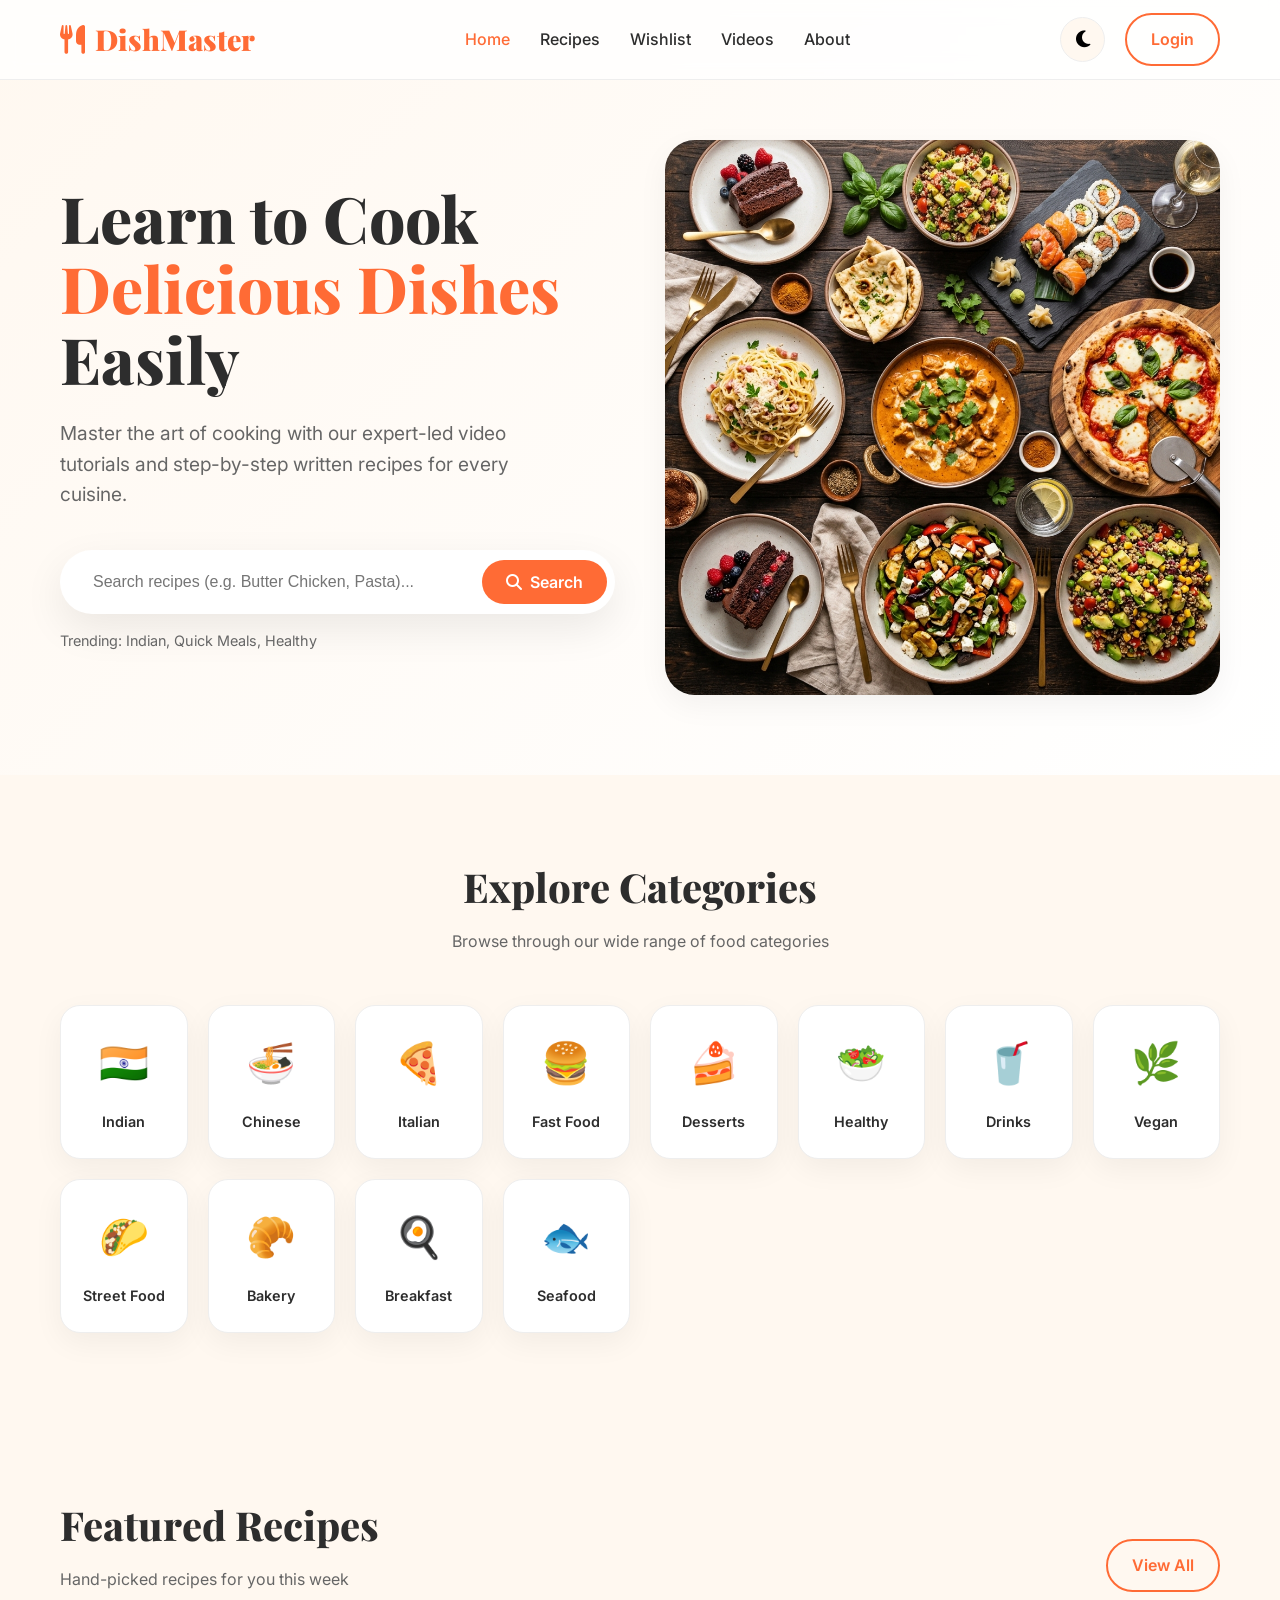
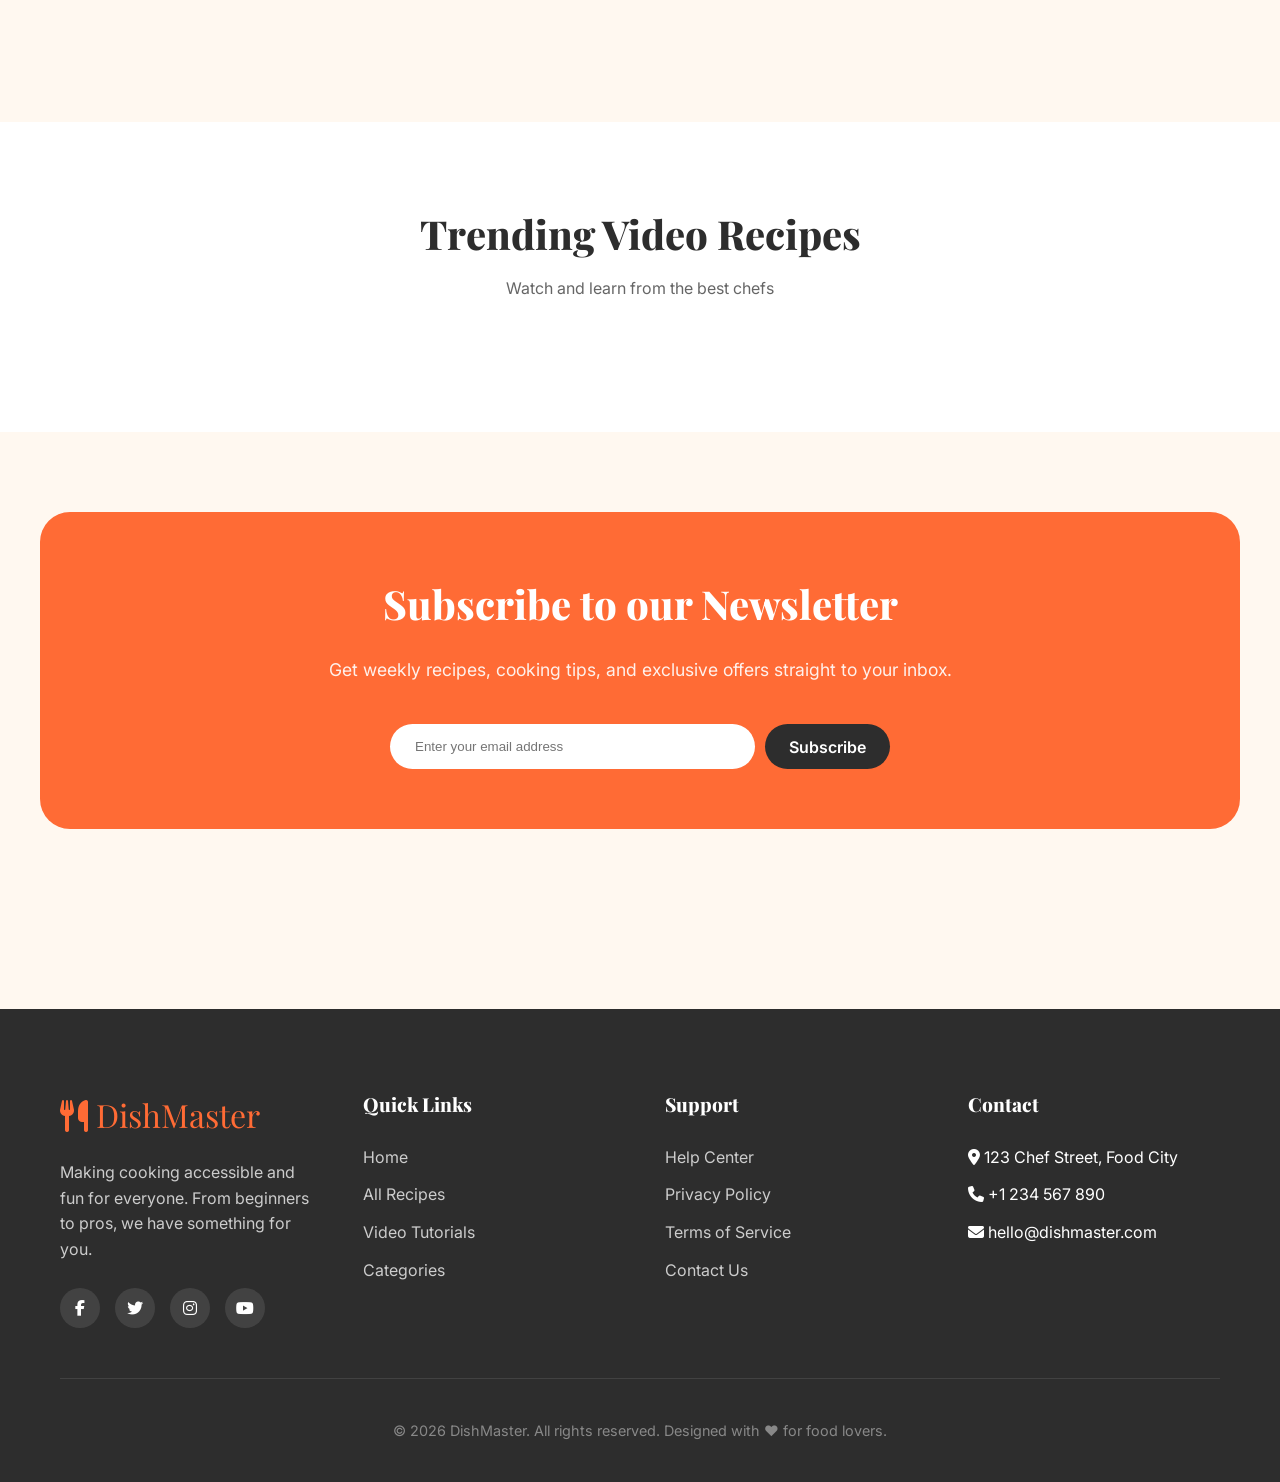
==== index.html @ 1f7936d7 "Update recipe database with comprehensive categories" ====
<!DOCTYPE html>
<html lang="en">
<head>
    <meta charset="UTF-8">
    <meta name="viewport" content="width=device-width, initial-scale=1.0">
    <title>DishMaster | Learn to Cook Delicious Dishes Easily</title>
    <meta name="description" content="Discover thousands of delicious recipes with easy-to-follow instructions and video tutorials. Start your cooking journey with DishMaster today!">
    
    <!-- CSS -->
    <link rel="stylesheet" href="css/style.css">
    
    <!-- Icons -->
    <link rel="stylesheet" href="https://cdnjs.cloudflare.com/ajax/libs/font-awesome/6.4.0/css/all.min.css">
</head>
<body>
    <!-- Navigation -->
    <nav>
        <div class="container">
            <a href="index.html" class="logo">
                <i class="fas fa-utensils"></i> DishMaster
            </a>
            <ul class="nav-links">
                <li><a href="index.html" class="active">Home</a></li>
                <li><a href="recipes.html">Recipes</a></li>
                <li><a href="wishlist.html">Wishlist</a></li>
                <li><a href="videos.html">Videos</a></li>
                <li><a href="about.html">About</a></li>
            </ul>
            <div class="nav-actions">
                <button class="theme-toggle" title="Toggle Dark/Light Mode">
                    <i class="fas fa-moon"></i>
                </button>
                <a href="login.html" class="btn btn-outline">Login</a>
                <a href="profile.html" class="user-profile-icon" style="display:none">
                    <i class="fas fa-user-circle fa-2x"></i>
                </a>
            </div>
        </div>
    </nav>

    <!-- Hero Section -->
    <header class="hero">
        <div class="container">
            <div class="hero-content">
                <div class="hero-text">
                    <h1>Learn to Cook <span>Delicious Dishes</span> Easily</h1>
                    <p>Master the art of cooking with our expert-led video tutorials and step-by-step written recipes for every cuisine.</p>
                    <div class="search-container">
                        <input type="text" id="homeSearch" placeholder="Search recipes (e.g. Butter Chicken, Pasta)...">
                        <button class="btn btn-primary" id="searchBtn">
                            <i class="fas fa-search"></i> Search
                        </button>
                    </div>
                    <div class="trending-keywords" style="margin-top: 15px; font-size: 0.9rem; color: var(--text-muted);">
                        Trending: <a href="#">Indian</a>, <a href="#">Quick Meals</a>, <a href="#">Healthy</a>
                    </div>
                </div>
                <div class="hero-image">
                    <!-- This image should be copied to assets/images/hero_food_spread.png -->
                    <img src="assets/images/hero_food_spread.png" alt="Delicious Food Spread" id="heroImg">
                </div>
            </div>
        </div>
    </header>

    <!-- Categories Section -->
    <section class="categories" style="padding: 80px 0;">
        <div class="container">
            <div class="section-title">
                <h2>Explore Categories</h2>
                <p>Browse through our wide range of food categories</p>
            </div>
            <div class="categories-grid">
                <a href="recipes.html?cat=Indian" class="category-card">
                    <div class="category-icon">🇮🇳</div>
                    <div class="category-name">Indian</div>
                </a>
                <a href="recipes.html?cat=Chinese" class="category-card">
                    <div class="category-icon">🍜</div>
                    <div class="category-name">Chinese</div>
                </a>
                <a href="recipes.html?cat=Italian" class="category-card">
                    <div class="category-icon">🍕</div>
                    <div class="category-name">Italian</div>
                </a>
                <a href="recipes.html?cat=Fast Food" class="category-card">
                    <div class="category-icon">🍔</div>
                    <div class="category-name">Fast Food</div>
                </a>
                <a href="recipes.html?cat=Desserts" class="category-card">
                    <div class="category-icon">🍰</div>
                    <div class="category-name">Desserts</div>
                </a>
                <a href="recipes.html?cat=Healthy Food" class="category-card">
                    <div class="category-icon">🥗</div>
                    <div class="category-name">Healthy</div>
                </a>
                <a href="recipes.html?cat=Drinks" class="category-card">
                    <div class="category-icon">🥤</div>
                    <div class="category-name">Drinks</div>
                </a>
                <a href="recipes.html?cat=Vegan" class="category-card">
                    <div class="category-icon">🌿</div>
                    <div class="category-name">Vegan</div>
                </a>
                <a href="recipes.html?cat=Street Food" class="category-card">
                    <div class="category-icon">🌮</div>
                    <div class="category-name">Street Food</div>
                </a>
                <a href="recipes.html?cat=Bakery" class="category-card">
                    <div class="category-icon">🥐</div>
                    <div class="category-name">Bakery</div>
                </a>
                <a href="recipes.html?cat=Breakfast" class="category-card">
                    <div class="category-icon">🍳</div>
                    <div class="category-name">Breakfast</div>
                </a>
                <a href="recipes.html?cat=Seafood" class="category-card">
                    <div class="category-icon">🐟</div>
                    <div class="category-name">Seafood</div>
                </a>
            </div>
        </div>
    </section>

    <!-- Featured Recipes -->
    <section class="featured" style="padding: 0 0 80px;">
        <div class="container">
            <div class="section-title" style="text-align: left; display: flex; justify-content: space-between; align-items: flex-end;">
                <div>
                    <h2>Featured Recipes</h2>
                    <p>Hand-picked recipes for you this week</p>
                </div>
                <a href="recipes.html" class="btn btn-outline">View All</a>
            </div>
            <div class="recipes-grid" id="featuredGrid">
                <!-- Recipes will be injected here via JS -->
            </div>
        </div>
    </section>

    <!-- Trending Videos -->
    <section class="trending-videos" style="padding: 80px 0; background-color: var(--bg-white);">
        <div class="container">
            <div class="section-title">
                <h2>Trending Video Recipes</h2>
                <p>Watch and learn from the best chefs</p>
            </div>
            <div class="video-grid" id="trendingVideoGrid">
                <!-- Videos will be injected here via JS -->
            </div>
        </div>
    </section>

    <!-- Newsletter -->
    <section class="newsletter" style="padding: 80px 0;">
        <div class="container" style="background-color: var(--primary); border-radius: 30px; padding: 60px; text-align: center; color: white;">
            <h2 style="font-size: 2.5rem; margin-bottom: 20px;">Subscribe to our Newsletter</h2>
            <p style="font-size: 1.1rem; margin-bottom: 40px; opacity: 0.9;">Get weekly recipes, cooking tips, and exclusive offers straight to your inbox.</p>
            <form class="newsletter-form" style="max-width: 500px; margin: 0 auto; display: flex; gap: 10px;">
                <input type="email" placeholder="Enter your email address" required style="flex: 1; padding: 15px 25px; border-radius: 50px; border: none; outline: none;">
                <button type="submit" class="btn" style="background-color: var(--text-dark); color: white;">Subscribe</button>
            </form>
        </div>
    </section>

    <!-- Footer -->
    <footer>
        <div class="container">
            <div class="footer-content">
                <div class="footer-info">
                    <div class="footer-logo"><i class="fas fa-utensils"></i> DishMaster</div>
                    <p style="color: #ccc; margin-bottom: 25px;">Making cooking accessible and fun for everyone. From beginners to pros, we have something for you.</p>
                    <div class="social-links">
                        <a href="#" class="social-icon"><i class="fab fa-facebook-f"></i></a>
                        <a href="#" class="social-icon"><i class="fab fa-twitter"></i></a>
                        <a href="#" class="social-icon"><i class="fab fa-instagram"></i></a>
                        <a href="#" class="social-icon"><i class="fab fa-youtube"></i></a>
                    </div>
                </div>
                <div class="footer-links">
                    <h4>Quick Links</h4>
                    <ul>
                        <li><a href="index.html">Home</a></li>
                        <li><a href="recipes.html">All Recipes</a></li>
                        <li><a href="videos.html">Video Tutorials</a></li>
                        <li><a href="categories.html">Categories</a></li>
                    </ul>
                </div>
                <div class="footer-links">
                    <h4>Support</h4>
                    <ul>
                        <li><a href="#">Help Center</a></li>
                        <li><a href="#">Privacy Policy</a></li>
                        <li><a href="#">Terms of Service</a></li>
                        <li><a href="#">Contact Us</a></li>
                    </ul>
                </div>
                <div class="footer-links">
                    <h4>Contact</h4>
                    <ul>
                        <li><i class="fas fa-map-marker-alt"></i> 123 Chef Street, Food City</li>
                        <li><i class="fas fa-phone"></i> +1 234 567 890</li>
                        <li><i class="fas fa-envelope"></i> hello@dishmaster.com</li>
                    </ul>
                </div>
            </div>
            <div class="footer-bottom">
                &copy; 2026 DishMaster. All rights reserved. Designed with ❤️ for food lovers.
            </div>
        </div>
    </footer>

    <!-- Scripts -->
    <script src="js/data.js"></script>
    <script src="js/app.js"></script>
    <script src="js/main.js"></script>
</body>
</html>
---- css/style.css ----
/* 
    DishMaster - Core Design System 
    Modern, warm, food-themed aesthetics
*/

@import url('https://fonts.googleapis.com/css2?family=Inter:wght@300;400;500;600;700&family=Playfair+Display:wght@700;800;900&display=swap');

:root {
    /* Color Palette */
    --primary: #FF6B35;
    --primary-light: #FF8C42;
    --accent: #E63946;
    --bg-cream: #FFF8F0;
    --bg-white: #FFFFFF;
    --text-dark: #2D2D2D;
    --text-muted: #666666;
    --border-color: #EEEEEE;
    --card-shadow: 0 10px 30px rgba(0, 0, 0, 0.05);
    --card-shadow-hover: 0 20px 40px rgba(255, 107, 53, 0.15);
    
    /* Dark Mode Colors */
    --dark-bg: #121212;
    --dark-card: #1E1E1E;
    --dark-text: #F0F0F0;
    --dark-border: #333333;

    /* Transitions */
    --transition-smooth: all 0.3s cubic-bezier(0.4, 0, 0.2, 1);
    
    /* Layout */
    --nav-height: 80px;
    --container-width: 1200px;
}

[data-theme="dark"] {
    --bg-cream: var(--dark-bg);
    --bg-white: var(--dark-card);
    --text-dark: var(--dark-text);
    --text-muted: #AAAAAA;
    --border-color: var(--dark-border);
    --card-shadow: 0 10px 30px rgba(0, 0, 0, 0.2);
}

/* Reset & Base Styles */
* {
    margin: 0;
    padding: 0;
    box-sizing: border-box;
}

body {
    font-family: 'Inter', sans-serif;
    background-color: var(--bg-cream);
    color: var(--text-dark);
    line-height: 1.6;
    transition: var(--transition-smooth);
    overflow-x: hidden;
}

h1, h2, h3, h4, h5, h6 {
    font-family: 'Playfair Display', serif;
    font-weight: 800;
}

a {
    text-decoration: none;
    color: inherit;
    transition: var(--transition-smooth);
}

ul {
    list-style: none;
}

img {
    max-width: 100%;
    display: block;
}

button {
    cursor: pointer;
    border: none;
    outline: none;
    background: none;
    font-family: inherit;
}

/* Reusable Components */
.container {
    max-width: var(--container-width);
    margin: 0 auto;
    padding: 0 20px;
}

.btn {
    padding: 12px 24px;
    border-radius: 50px;
    font-weight: 600;
    font-size: 1rem;
    transition: var(--transition-smooth);
    display: inline-flex;
    align-items: center;
    justify-content: center;
    gap: 8px;
}

.btn-primary {
    background-color: var(--primary);
    color: white;
}

.btn-primary:hover {
    background-color: var(--primary-light);
    transform: translateY(-2px);
    box-shadow: 0 5px 15px rgba(255, 107, 53, 0.3);
}

.btn-outline {
    border: 2px solid var(--primary);
    color: var(--primary);
}

.btn-outline:hover {
    background-color: var(--primary);
    color: white;
}

/* Navigation */
nav {
    height: var(--nav-height);
    background-color: rgba(255, 255, 255, 0.8);
    backdrop-filter: blur(10px);
    position: fixed;
    top: 0;
    left: 0;
    right: 0;
    z-index: 1000;
    display: flex;
    align-items: center;
    border-bottom: 1px solid var(--border-color);
    transition: var(--transition-smooth);
}

[data-theme="dark"] nav {
    background-color: rgba(18, 18, 18, 0.8);
}

nav .container {
    display: flex;
    justify-content: space-between;
    align-items: center;
    width: 100%;
}

.logo {
    font-size: 1.8rem;
    font-family: 'Playfair Display', serif;
    font-weight: 900;
    color: var(--primary);
    display: flex;
    align-items: center;
    gap: 10px;
}

.nav-links {
    display: flex;
    gap: 30px;
}

.nav-links a {
    font-weight: 500;
    color: var(--text-dark);
}

.nav-links a:hover, .nav-links a.active {
    color: var(--primary);
}

.nav-actions {
    display: flex;
    align-items: center;
    gap: 20px;
}

/* Dark Mode Toggle */
.theme-toggle {
    width: 45px;
    height: 45px;
    border-radius: 50%;
    background: var(--bg-cream);
    display: flex;
    align-items: center;
    justify-content: center;
    font-size: 1.2rem;
    border: 1px solid var(--border-color);
}

/* Hero Section */
.hero {
    padding-top: calc(var(--nav-height) + 60px);
    padding-bottom: 80px;
    position: relative;
    overflow: hidden;
    background: linear-gradient(135deg, #FFF8F0 0%, #FFFFFF 100%);
}

[data-theme="dark"] .hero {
    background: linear-gradient(135deg, #121212 0%, #1a1a1a 100%);
}

.hero-content {
    display: flex;
    align-items: center;
    gap: 50px;
}

.hero-text {
    flex: 1;
}

.hero-text h1 {
    font-size: 4rem;
    line-height: 1.1;
    margin-bottom: 24px;
    color: var(--text-dark);
}

.hero-text h1 span {
    color: var(--primary);
}

.hero-text p {
    font-size: 1.2rem;
    color: var(--text-muted);
    margin-bottom: 40px;
    max-width: 500px;
}

.search-container {
    background: var(--bg-white);
    padding: 8px;
    border-radius: 50px;
    display: flex;
    align-items: center;
    box-shadow: 0 15px 40px rgba(0, 0, 0, 0.08);
    max-width: 600px;
}

.search-container input {
    flex: 1;
    border: none;
    padding: 15px 25px;
    font-size: 1rem;
    background: transparent;
    color: var(--text-dark);
    outline: none;
}

.hero-image {
    flex: 1;
    position: relative;
}

.hero-image img {
    width: 100%;
    border-radius: 30px;
    box-shadow: var(--card-shadow);
}

/* Category Section */
.section-title {
    text-align: center;
    margin-bottom: 50px;
}

.section-title h2 {
    font-size: 2.5rem;
    margin-bottom: 10px;
}

.section-title p {
    color: var(--text-muted);
}

.categories-grid {
    display: grid;
    grid-template-columns: repeat(auto-fit, minmax(120px, 1fr));
    gap: 20px;
    margin-bottom: 80px;
}

.category-card {
    background: var(--bg-white);
    padding: 25px 15px;
    border-radius: 20px;
    text-align: center;
    box-shadow: var(--card-shadow);
    transition: var(--transition-smooth);
    border: 1px solid var(--border-color);
}

.category-card:hover {
    transform: translateY(-10px);
    border-color: var(--primary);
    box-shadow: var(--card-shadow-hover);
}

.category-icon {
    font-size: 2.5rem;
    margin-bottom: 15px;
}

.category-name {
    font-weight: 600;
    font-size: 0.9rem;
}

/* Recipe Card Grid */
.recipes-grid {
    display: grid;
    grid-template-columns: repeat(auto-fill, minmax(280px, 1fr));
    gap: 30px;
}

.recipe-card {
    background: var(--bg-white);
    border-radius: 20px;
    overflow: hidden;
    box-shadow: var(--card-shadow);
    transition: var(--transition-smooth);
    border: 1px solid var(--border-color);
    position: relative;
}

.recipe-card:hover {
    transform: translateY(-10px);
    box-shadow: var(--card-shadow-hover);
}

.recipe-img {
    height: 200px;
    overflow: hidden;
}

.recipe-img img {
    width: 100%;
    height: 100%;
    object-fit: cover;
    transition: var(--transition-smooth);
}

.recipe-card:hover .recipe-img img {
    transform: scale(1.1);
}

.recipe-info {
    padding: 20px;
}

.recipe-meta {
    display: flex;
    justify-content: space-between;
    font-size: 0.8rem;
    color: var(--text-muted);
    margin-bottom: 10px;
}

.recipe-name {
    font-size: 1.3rem;
    margin-bottom: 10px;
    display: -webkit-box;
    -webkit-line-clamp: 2;
    -webkit-box-orient: vertical;
    overflow: hidden;
}

.recipe-desc {
    font-size: 0.9rem;
    color: var(--text-muted);
    margin-bottom: 20px;
    display: -webkit-box;
    -webkit-line-clamp: 2;
    -webkit-box-orient: vertical;
    overflow: hidden;
}

.recipe-footer {
    display: flex;
    justify-content: space-between;
    align-items: center;
}

.recipe-price {
    font-weight: 700;
    color: var(--primary);
}

.rating {
    display: flex;
    align-items: center;
    gap: 5px;
    color: #FFB800;
    font-weight: 600;
    font-size: 0.9rem;
}

/* Video Grid */
.video-grid {
    display: grid;
    grid-template-columns: repeat(auto-fill, minmax(350px, 1fr));
    gap: 30px;
}

.video-card {
    position: relative;
    border-radius: 20px;
    overflow: hidden;
    box-shadow: var(--card-shadow);
}

.video-thumb {
    aspect-ratio: 16/9;
    position: relative;
}

.video-thumb img {
    width: 100%;
    height: 100%;
    object-fit: cover;
}

.play-overlay {
    position: absolute;
    top: 0;
    left: 0;
    right: 0;
    bottom: 0;
    background: rgba(0,0,0,0.3);
    display: flex;
    align-items: center;
    justify-content: center;
    opacity: 0;
    transition: var(--transition-smooth);
}

.video-card:hover .play-overlay {
    opacity: 1;
}

.play-btn {
    width: 60px;
    height: 60px;
    background: white;
    border-radius: 50%;
    display: flex;
    align-items: center;
    justify-content: center;
    font-size: 1.5rem;
    color: var(--primary);
}

.video-info {
    padding: 15px;
    background: var(--bg-white);
}

/* Footer */
footer {
    background-color: var(--text-dark);
    color: white;
    padding: 80px 0 40px;
    margin-top: 100px;
}

.footer-content {
    display: grid;
    grid-template-columns: repeat(auto-fit, minmax(200px, 1fr));
    gap: 50px;
    margin-bottom: 50px;
}

.footer-logo {
    font-size: 2rem;
    font-family: 'Playfair Display', serif;
    margin-bottom: 20px;
    color: var(--primary);
}

.footer-links h4 {
    margin-bottom: 25px;
    font-size: 1.2rem;
}

.footer-links ul li {
    margin-bottom: 12px;
}

.footer-links ul li a {
    color: #ccc;
}

.footer-links ul li a:hover {
    color: var(--primary);
    padding-left: 5px;
}

.social-links {
    display: flex;
    gap: 15px;
    margin-top: 20px;
}

.social-icon {
    width: 40px;
    height: 40px;
    background: rgba(255,255,255,0.1);
    border-radius: 50%;
    display: flex;
    align-items: center;
    justify-content: center;
    transition: var(--transition-smooth);
}

.social-icon:hover {
    background: var(--primary);
    transform: translateY(-5px);
}

.footer-bottom {
    text-align: center;
    padding-top: 40px;
    border-top: 1px solid rgba(255,255,255,0.1);
    color: #888;
    font-size: 0.9rem;
}

/* Responsive */
@media (max-width: 992px) {
    .hero-text h1 {
        font-size: 3rem;
    }
    .hero-content {
        flex-direction: column;
        text-align: center;
    }
    .hero-text p {
        margin: 0 auto 40px;
    }
    .search-container {
        margin: 0 auto;
    }
}

@media (max-width: 768px) {
    .nav-links {
        display: none; /* Mobile menu would go here */
    }
    .hero-text h1 {
        font-size: 2.5rem;
    }
}

/* Filters Sidebar Decoration */
.filters-sidebar {
    background: var(--bg-white);
    padding: 30px;
    border-radius: 24px;
    box-shadow: var(--card-shadow);
    border: 1px solid var(--border-color);
    height: fit-content;
    position: sticky;
    top: 100px;
}

.filter-group {
    margin-bottom: 35px;
}

.filter-header {
    font-size: 1.2rem;
    margin-bottom: 20px;
    display: flex;
    align-items: center;
    gap: 12px;
    color: var(--text-dark);
    position: relative;
    padding-bottom: 10px;
}

.filter-header::after {
    content: "";
    position: absolute;
    bottom: 0;
    left: 0;
    width: 40px;
    height: 3px;
    background: var(--primary);
    border-radius: 50px;
}

.filter-header i {
    color: var(--primary);
    font-size: 1rem;
}

.filter-search-box {
 position: relative;
 width: 100%;
}

.filter-search-box input {
 width: 100%;
 padding: 12px 15px 12px 40px;
 border-radius: 12px;
 border: 1.5px solid var(--border-color);
 background: var(--bg-cream);
 font-family: inherit;
 font-size: 0.95rem;
 transition: var(--transition-smooth);
 outline: none;
}

.filter-search-box input:focus {
 border-color: var(--primary);
 background: var(--bg-white);
 box-shadow: 0 0 0 4px rgba(255, 107, 53, 0.1);
}

.filter-search-box .search-icon {
 position: absolute;
 left: 15px;
 top: 50%;
 transform: translateY(-50%);
 color: var(--text-muted);
 font-size: 0.9rem;
 pointer-events: none;
}

.filter-list li {
 margin-bottom: 12px;
}

/* Custom Checkbox */
.custom-checkbox {
 display: flex;
 align-items: center;
 cursor: pointer;
 font-size: 0.95rem;
 color: var(--text-muted);
 transition: var(--transition-smooth);
 user-select: none;
 gap: 12px;
}

.custom-checkbox:hover {
 color: var(--primary);
}

.custom-checkbox input {
 display: none;
}

.checkmark {
 width: 20px;
 height: 20px;
 border: 2px solid var(--border-color);
 border-radius: 6px;
 position: relative;
 transition: var(--transition-smooth);
 background: var(--bg-cream);
}

.custom-checkbox input:checked ~ .checkmark {
 background-color: var(--primary);
 border-color: var(--primary);
}

.checkmark::after {
    content: "";
    position: absolute;
    display: none;
    left: 6px;
    top: 2px;
    width: 5px;
    height: 10px;
    border: solid white;
    border-width: 0 2px 2px 0;
    transform: rotate(45deg);
}

.custom-checkbox input:checked ~ .checkmark::after {
    display: block;
}

/* Custom Radio */
.custom-radio {
 display: flex;
 align-items: center;
 cursor: pointer;
 font-size: 0.95rem;
 color: var(--text-muted);
 transition: var(--transition-smooth);
 user-select: none;
 gap: 12px;
}

.custom-radio:hover {
 color: var(--primary);
}

.custom-radio input {
 display: none;
}

.radio-dot {
 width: 20px;
 height: 20px;
 border: 2px solid var(--border-color);
 border-radius: 50%;
 position: relative;
 transition: var(--transition-smooth);
 background: var(--bg-cream);
}

.custom-radio input:checked ~ .radio-dot {
 border-color: var(--primary);
}

.radio-dot::after {
    content: "";
    position: absolute;
    display: none;
    top: 50%;
    left: 50%;
    transform: translate(-50%, -50%);
    width: 8px;
    height: 8px;
    border-radius: 50%;
    background: var(--primary);
}

.custom-radio input:checked ~ .radio-dot::after {
    display: block;
}
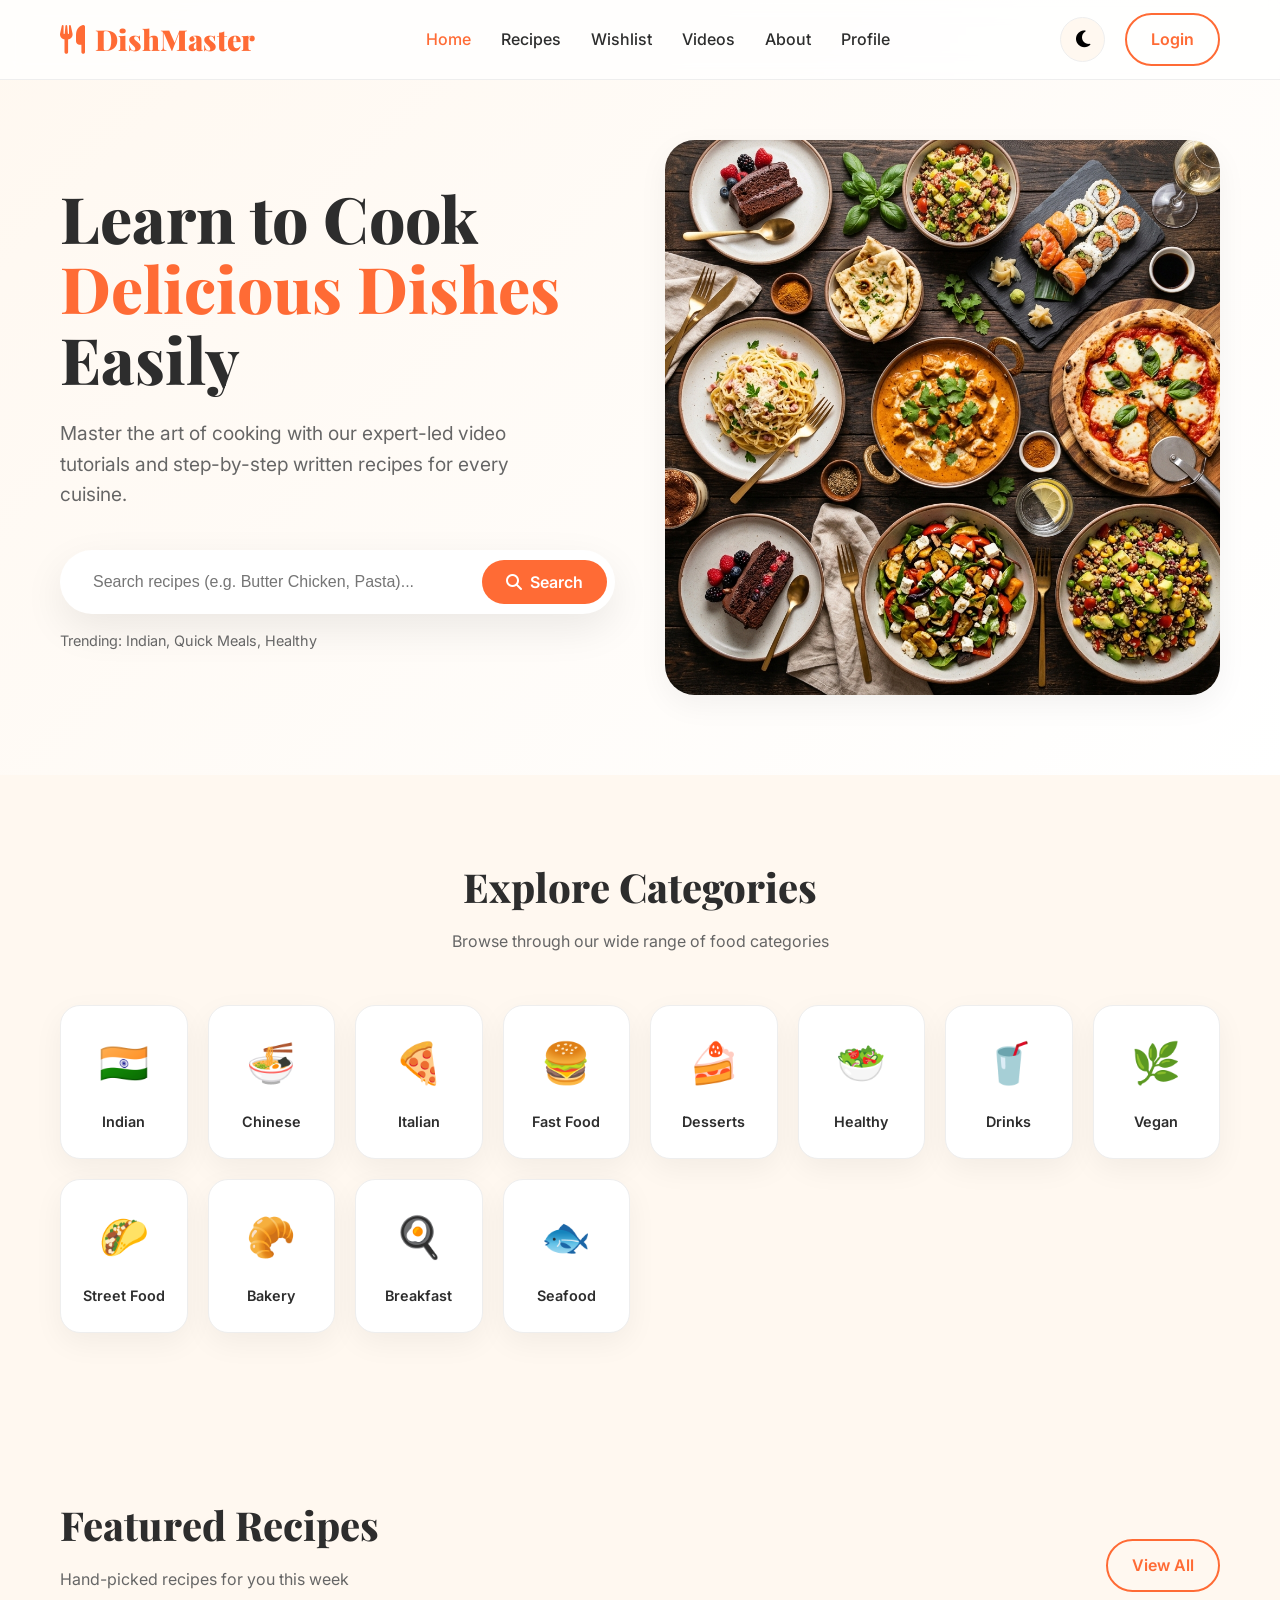
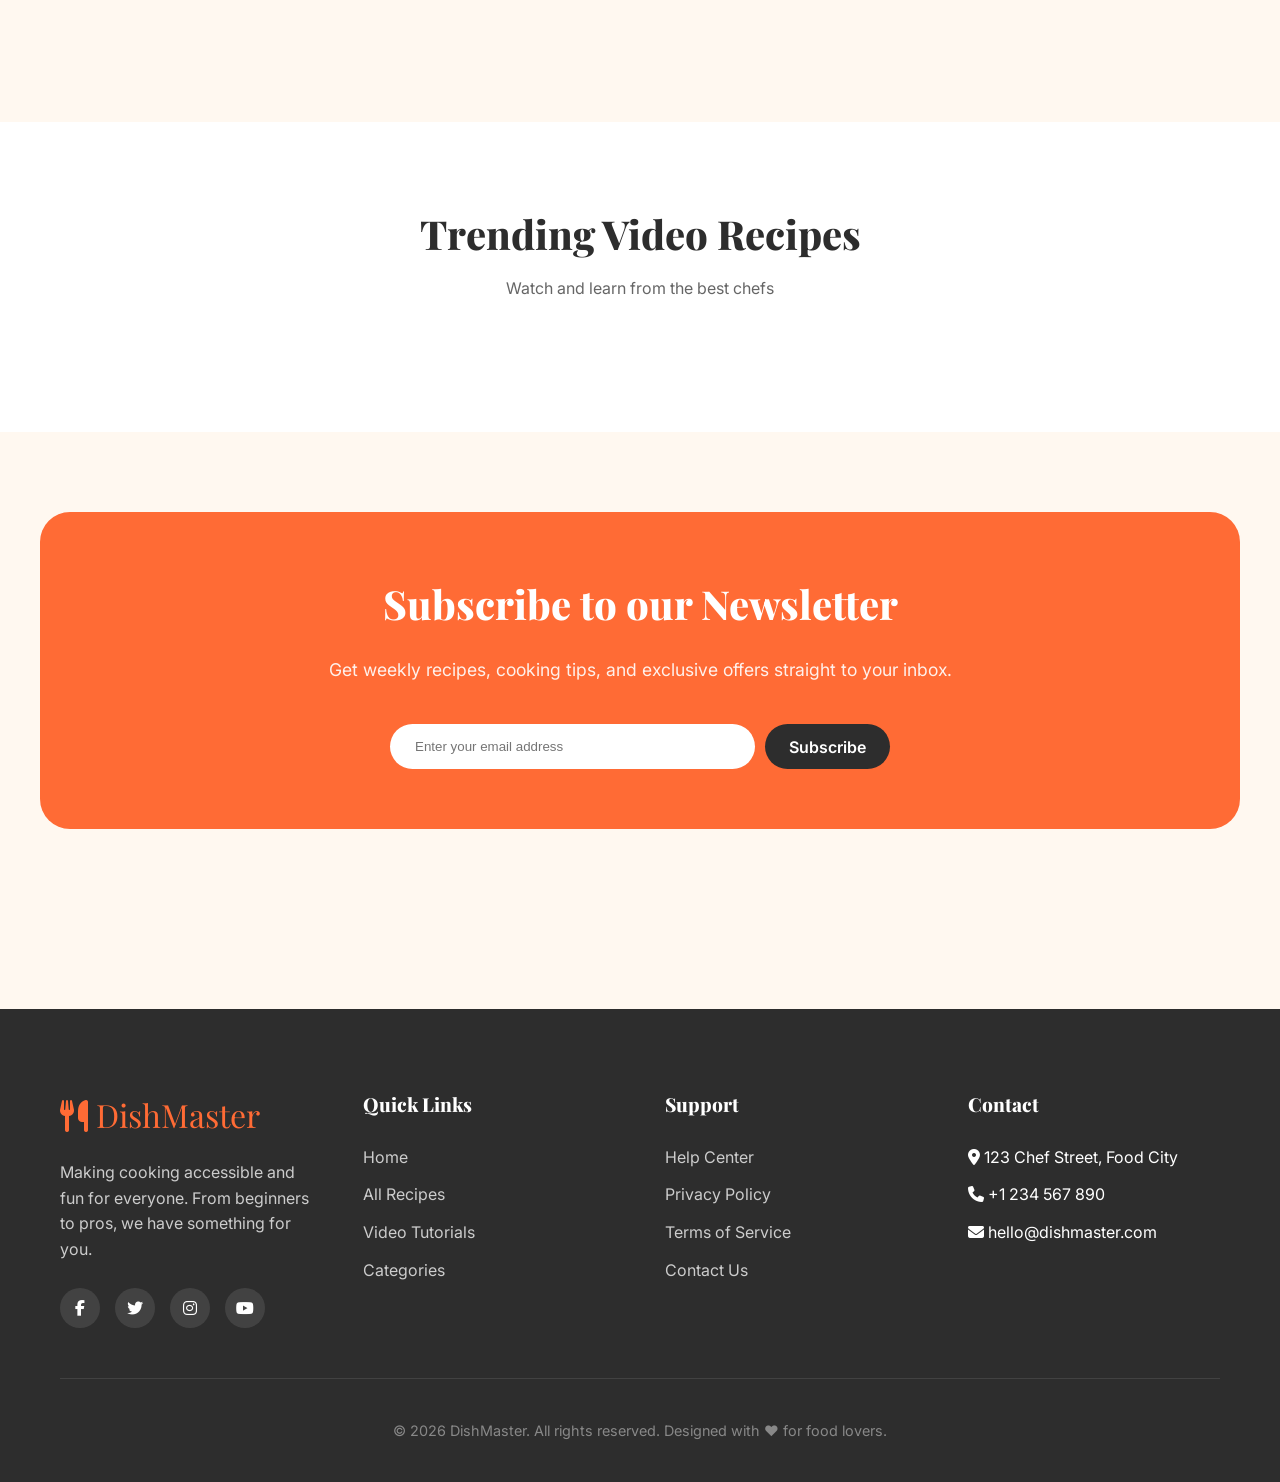
==== commit b680c1a0: "Enhanced profile management, added photo upload, updated navigation with login/profile toggle, and e" ====
--- a/index.html
+++ b/index.html
@@ -25,13 +25,14 @@
                 <li><a href="wishlist.html">Wishlist</a></li>
                 <li><a href="videos.html">Videos</a></li>
                 <li><a href="about.html">About</a></li>
+                <li><a href="profile.html">Profile</a></li>
             </ul>
             <div class="nav-actions">
                 <button class="theme-toggle" title="Toggle Dark/Light Mode">
                     <i class="fas fa-moon"></i>
                 </button>
-                <a href="login.html" class="btn btn-outline">Login</a>
-                <a href="profile.html" class="user-profile-icon" style="display:none">
+                <a href="login.html" class="btn btn-outline" id="loginBtn">Login</a>
+                <a href="profile.html" class="user-profile-icon" id="userProfileIcon" style="display:none">
                     <i class="fas fa-user-circle fa-2x"></i>
                 </a>
             </div>
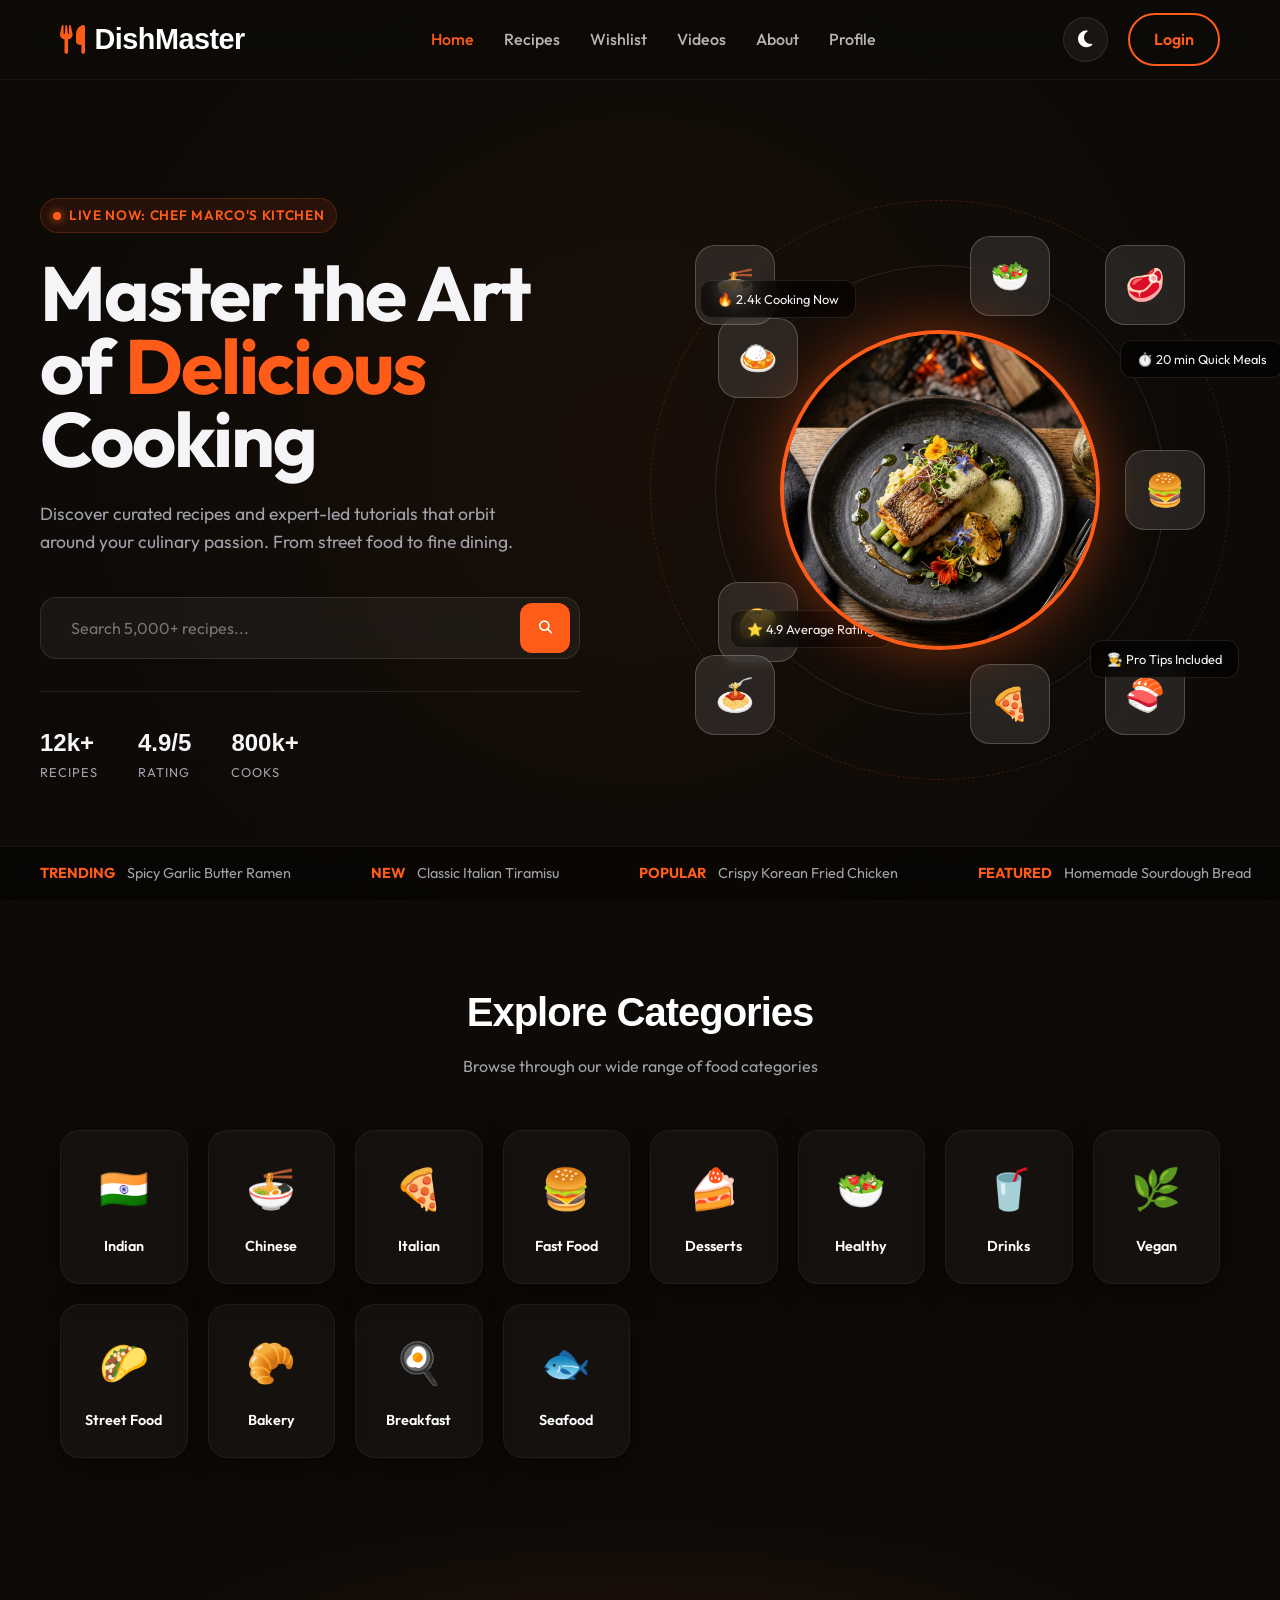
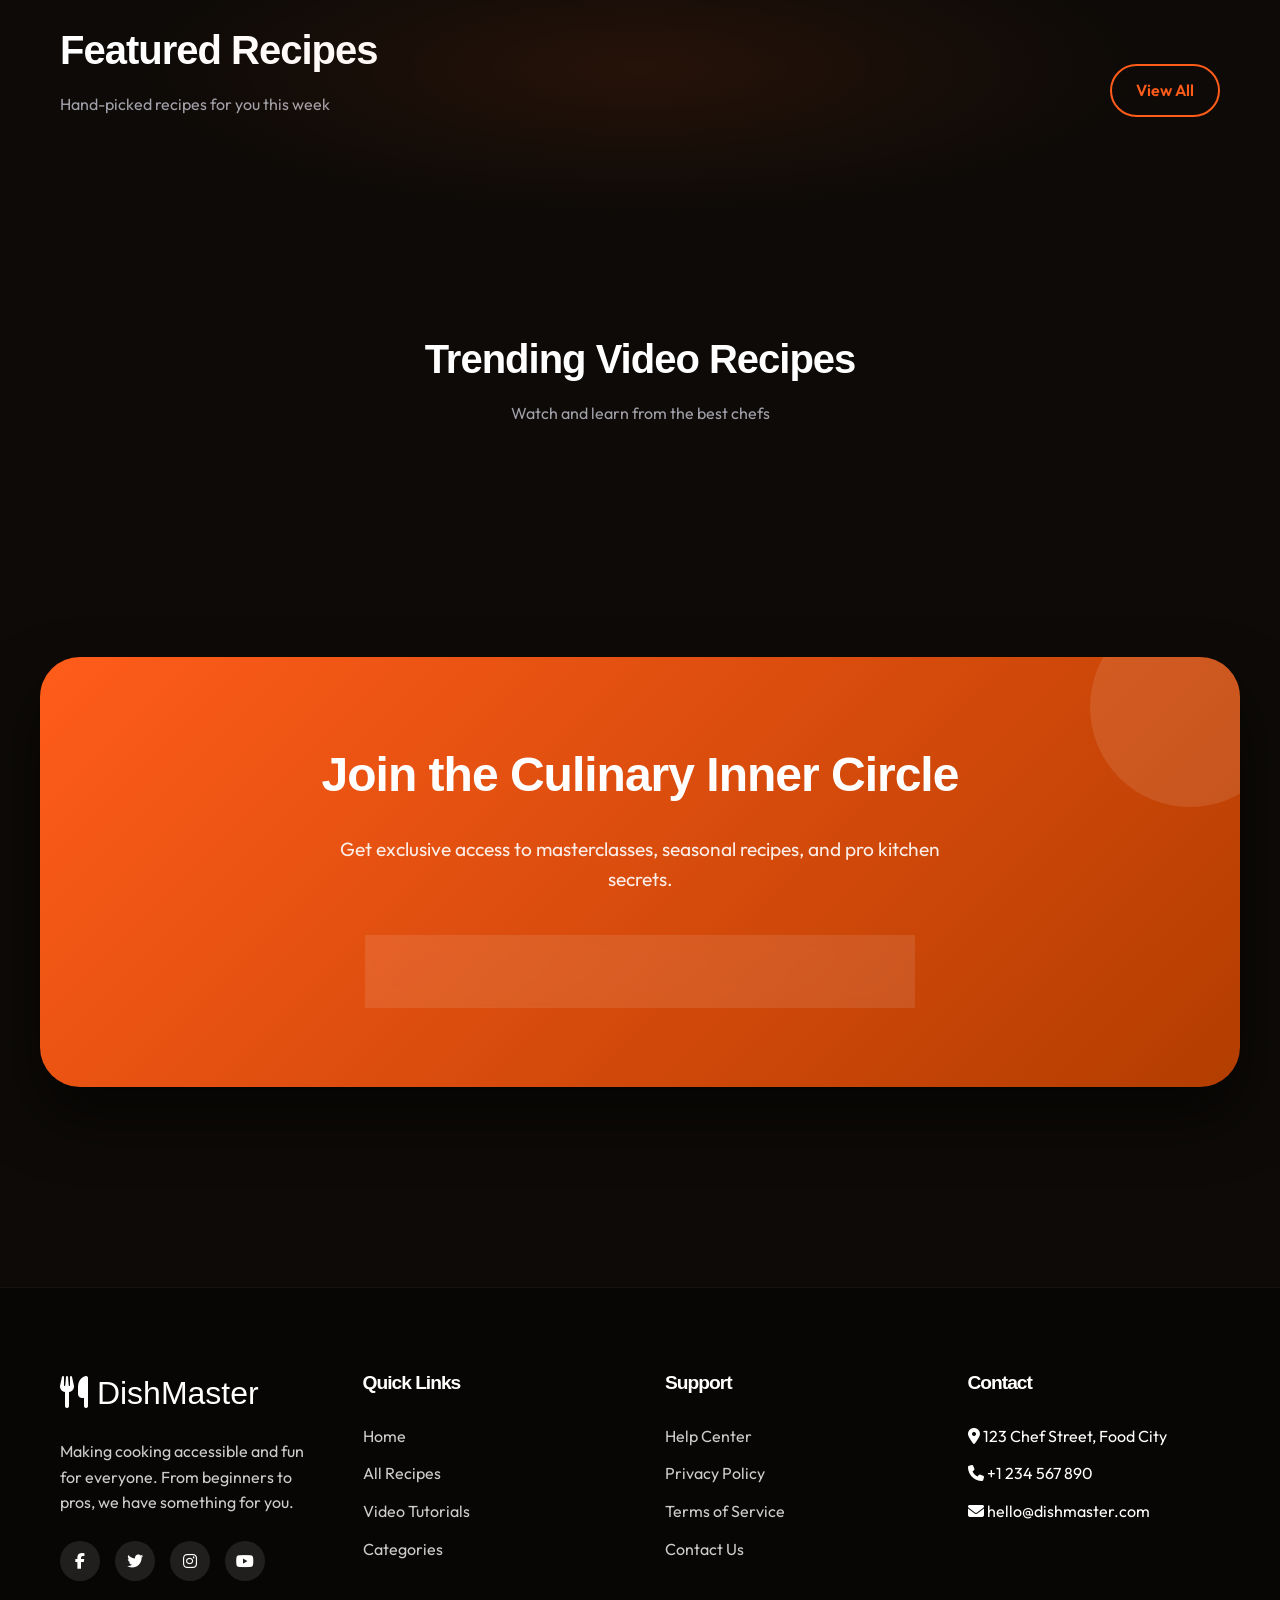
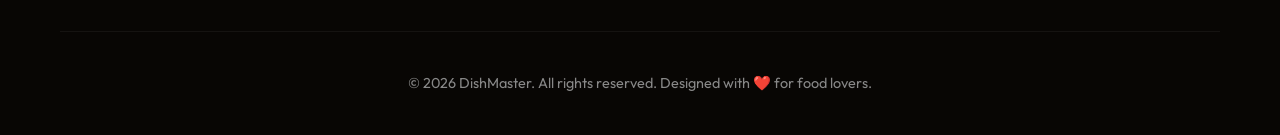
==== commit 91df5ad1: "feat: implement anti-gravity core hero and global dark space theme" ====
--- a/index.html
+++ b/index.html
@@ -8,6 +8,7 @@
     
     <!-- CSS -->
     <link rel="stylesheet" href="css/style.css">
+    <link rel="stylesheet" href="css/hero.css">
     
     <!-- Icons -->
     <link rel="stylesheet" href="https://cdnjs.cloudflare.com/ajax/libs/font-awesome/6.4.0/css/all.min.css">
@@ -39,27 +40,56 @@
         </div>
     </nav>
 
-    <!-- Hero Section -->
-    <header class="hero">
-        <div class="container">
-            <div class="hero-content">
-                <div class="hero-text">
-                    <h1>Learn to Cook <span>Delicious Dishes</span> Easily</h1>
-                    <p>Master the art of cooking with our expert-led video tutorials and step-by-step written recipes for every cuisine.</p>
-                    <div class="search-container">
-                        <input type="text" id="homeSearch" placeholder="Search recipes (e.g. Butter Chicken, Pasta)...">
-                        <button class="btn btn-primary" id="searchBtn">
-                            <i class="fas fa-search"></i> Search
-                        </button>
-                    </div>
-                    <div class="trending-keywords" style="margin-top: 15px; font-size: 0.9rem; color: var(--text-muted);">
-                        Trending: <a href="#">Indian</a>, <a href="#">Quick Meals</a>, <a href="#">Healthy</a>
-                    </div>
-                </div>
-                <div class="hero-image">
-                    <!-- This image should be copied to assets/images/hero_food_spread.png -->
-                    <img src="assets/images/hero_food_spread.png" alt="Delicious Food Spread" id="heroImg">
-                </div>
+    <!-- Anti-Gravity Core Hero -->
+    <header class="hero-anti-gravity">
+        <div class="container-hero">
+            <div class="hero-text-content">
+                <div class="hero-eyebrow">
+                    <span class="live-dot"></span> Live Now: Chef Marco's Kitchen
+                </div>
+                <h1 class="hero-title">Master the Art of <span>Delicious</span> Cooking</h1>
+                <p class="hero-description">Discover curated recipes and expert-led tutorials that orbit around your culinary passion. From street food to fine dining.</p>
+                
+                <div class="hero-search-wrapper">
+                    <input type="text" class="hero-search-input" placeholder="Search 5,000+ recipes...">
+                    <button class="search-icon-btn">
+                        <i class="fas fa-search"></i>
+                    </button>
+                </div>
+
+                <div class="stats-row">
+                    <div class="stat-item">
+                        <span class="stat-value">12k+</span>
+                        <span class="stat-label">Recipes</span>
+                    </div>
+                    <div class="stat-item">
+                        <span class="stat-value">4.9/5</span>
+                        <span class="stat-label">Rating</span>
+                    </div>
+                    <div class="stat-item">
+                        <span class="stat-value">800k+</span>
+                        <span class="stat-label">Cooks</span>
+                    </div>
+                </div>
+            </div>
+
+            <div class="hero-visual-core">
+                <div class="orbital-system">
+                    <!-- Central Hero Dish -->
+                    <div class="hero-dish-wrapper">
+                        <img src="assets/images/hero_dish.png" alt="Signature Dish" class="hero-dish-image">
+                    </div>
+                    <!-- Orbital Rings -->
+                    <div class="orbital-ring ring-1"></div>
+                    <div class="orbital-ring ring-2"></div>
+                </div>
+            </div>
+        </div>
+
+        <!-- Trending Ticker -->
+        <div class="trending-ticker-container">
+            <div class="ticker-wrap">
+                <!-- Injected via JS -->
             </div>
         </div>
     </header>
@@ -141,7 +171,7 @@
     </section>
 
     <!-- Trending Videos -->
-    <section class="trending-videos" style="padding: 80px 0; background-color: var(--bg-white);">
+    <section class="trending-videos" style="padding: 80px 0; background-color: var(--bg-dark-space);">
         <div class="container">
             <div class="section-title">
                 <h2>Trending Video Recipes</h2>
@@ -154,13 +184,14 @@
     </section>
 
     <!-- Newsletter -->
-    <section class="newsletter" style="padding: 80px 0;">
-        <div class="container" style="background-color: var(--primary); border-radius: 30px; padding: 60px; text-align: center; color: white;">
-            <h2 style="font-size: 2.5rem; margin-bottom: 20px;">Subscribe to our Newsletter</h2>
-            <p style="font-size: 1.1rem; margin-bottom: 40px; opacity: 0.9;">Get weekly recipes, cooking tips, and exclusive offers straight to your inbox.</p>
-            <form class="newsletter-form" style="max-width: 500px; margin: 0 auto; display: flex; gap: 10px;">
-                <input type="email" placeholder="Enter your email address" required style="flex: 1; padding: 15px 25px; border-radius: 50px; border: none; outline: none;">
-                <button type="submit" class="btn" style="background-color: var(--text-dark); color: white;">Subscribe</button>
+    <section class="newsletter" style="padding: 100px 0;">
+        <div class="container" style="background: linear-gradient(135deg, var(--accent-orange) 0%, #b33d00 100%); border-radius: 40px; padding: 80px; text-align: center; color: white; position: relative; overflow: hidden; box-shadow: 0 30px 60px rgba(0,0,0,0.5);">
+            <div style="position: absolute; top: -50px; right: -50px; width: 200px; height: 200px; background: rgba(255,255,255,0.1); border-radius: 50%;"></div>
+            <h2 style="font-family: 'Clash Display', sans-serif; font-size: 3rem; margin-bottom: 20px; letter-spacing: -1px;">Join the Culinary Inner Circle</h2>
+            <p style="font-size: 1.2rem; margin-bottom: 40px; opacity: 0.9; max-width: 600px; margin-left: auto; margin-right: auto;">Get exclusive access to masterclasses, seasonal recipes, and pro kitchen secrets.</p>
+            <form class="newsletter-form" style="max-width: 550px; margin: 0 auto; display: flex; gap: 15px; background: rgba(255,255,255,0.1); padding: 10px; border-radius: 100px; backdrop-filter: blur(10px); border: 1px solid rgba(255,255,255,0.2);">
+                <input type="email" placeholder="Enter your email address" required style="flex: 1; padding: 15px 25px; border-radius: 50px; border: none; outline: none; background: transparent; color: white;">
+                <button type="submit" class="btn" style="background-color: white; color: var(--accent-orange); font-weight: 700; padding: 15px 35px; border-radius: 50px;">Subscribe</button>
             </form>
         </div>
     </section>
@@ -214,6 +245,7 @@
 
     <!-- Scripts -->
     <script src="js/data.js"></script>
+    <script src="js/hero.js"></script>
     <script src="js/app.js"></script>
     <script src="js/main.js"></script>
 </body>
--- a/css/style.css
+++ b/css/style.css
@@ -3,27 +3,22 @@
     Modern, warm, food-themed aesthetics
 */
 
-@import url('https://fonts.googleapis.com/css2?family=Inter:wght@300;400;500;600;700&family=Playfair+Display:wght@700;800;900&display=swap');
+@import url('https://fonts.googleapis.com/css2?family=Outfit:wght@300;400;500;600;700&display=swap');
+@import url('https://api.fontshare.com/v2/css?f[]=clash-display@700,600,500&display=swap');
 
 :root {
-    /* Color Palette */
-    --primary: #FF6B35;
-    --primary-light: #FF8C42;
-    --accent: #E63946;
-    --bg-cream: #FFF8F0;
-    --bg-white: #FFFFFF;
-    --text-dark: #2D2D2D;
-    --text-muted: #666666;
-    --border-color: #EEEEEE;
-    --card-shadow: 0 10px 30px rgba(0, 0, 0, 0.05);
-    --card-shadow-hover: 0 20px 40px rgba(255, 107, 53, 0.15);
+    /* Color Palette - Anti-Gravity Dark Space Theme */
+    --primary: #FF5C1A;
+    --primary-light: #FF7D45;
+    --accent: #FF5C1A;
+    --bg-cream: #0D0A07;
+    --bg-white: #16120E;
+    --text-dark: #F5F5F7;
+    --text-muted: #A1A1AA;
+    --border-color: rgba(255, 255, 255, 0.08);
+    --card-shadow: 0 10px 30px rgba(0, 0, 0, 0.4);
+    --card-shadow-hover: 0 20px 40px rgba(255, 92, 26, 0.15);
     
-    /* Dark Mode Colors */
-    --dark-bg: #121212;
-    --dark-card: #1E1E1E;
-    --dark-text: #F0F0F0;
-    --dark-border: #333333;
-
     /* Transitions */
     --transition-smooth: all 0.3s cubic-bezier(0.4, 0, 0.2, 1);
     
@@ -32,13 +27,9 @@
     --container-width: 1200px;
 }
 
-[data-theme="dark"] {
-    --bg-cream: var(--dark-bg);
-    --bg-white: var(--dark-card);
-    --text-dark: var(--dark-text);
-    --text-muted: #AAAAAA;
-    --border-color: var(--dark-border);
-    --card-shadow: 0 10px 30px rgba(0, 0, 0, 0.2);
+[data-theme="light"] {
+    /* We'll keep the dark theme as the default, if user switches to light, we can define it here if needed, 
+       but user requested 'all page is black and orange', so we make dark the default. */
 }
 
 /* Reset & Base Styles */
@@ -49,7 +40,7 @@
 }
 
 body {
-    font-family: 'Inter', sans-serif;
+    font-family: 'Outfit', sans-serif;
     background-color: var(--bg-cream);
     color: var(--text-dark);
     line-height: 1.6;
@@ -58,8 +49,9 @@
 }
 
 h1, h2, h3, h4, h5, h6 {
-    font-family: 'Playfair Display', serif;
-    font-weight: 800;
+    font-family: 'Clash Display', sans-serif;
+    font-weight: 700;
+    letter-spacing: -1px;
 }
 
 a {
@@ -85,6 +77,21 @@
     font-family: inherit;
 }
 
+select, input, textarea {
+    font-family: inherit;
+    background: rgba(255, 255, 255, 0.05);
+    border: 1px solid var(--border-color);
+    color: white;
+    outline: none;
+    border-radius: 8px;
+    padding: 8px 12px;
+}
+
+option {
+    background: #1A1612;
+    color: white;
+}
+
 /* Reusable Components */
 .container {
     max-width: var(--container-width);
@@ -128,8 +135,8 @@
 /* Navigation */
 nav {
     height: var(--nav-height);
-    background-color: rgba(255, 255, 255, 0.8);
-    backdrop-filter: blur(10px);
+    background-color: rgba(13, 10, 7, 0.8);
+    backdrop-filter: blur(20px);
     position: fixed;
     top: 0;
     left: 0;
@@ -154,12 +161,17 @@
 
 .logo {
     font-size: 1.8rem;
-    font-family: 'Playfair Display', serif;
-    font-weight: 900;
-    color: var(--primary);
+    font-family: 'Clash Display', sans-serif;
+    font-weight: 700;
+    color: white;
     display: flex;
     align-items: center;
     gap: 10px;
+    letter-spacing: -0.5px;
+}
+
+.logo i {
+    color: var(--primary);
 }
 
 .nav-links {
@@ -201,11 +213,7 @@
     padding-bottom: 80px;
     position: relative;
     overflow: hidden;
-    background: linear-gradient(135deg, #FFF8F0 0%, #FFFFFF 100%);
-}
-
-[data-theme="dark"] .hero {
-    background: linear-gradient(135deg, #121212 0%, #1a1a1a 100%);
+    background: radial-gradient(circle at 50% 50%, #1a0f08 0%, #0D0A07 100%);
 }
 
 .hero-content {
@@ -324,7 +332,7 @@
 
 .recipe-card {
     background: var(--bg-white);
-    border-radius: 20px;
+    border-radius: 24px;
     overflow: hidden;
     box-shadow: var(--card-shadow);
     transition: var(--transition-smooth);
@@ -466,10 +474,11 @@
 
 /* Footer */
 footer {
-    background-color: var(--text-dark);
+    background-color: #080604;
     color: white;
     padding: 80px 0 40px;
     margin-top: 100px;
+    border-top: 1px solid var(--border-color);
 }
 
 .footer-content {
@@ -613,11 +622,12 @@
  padding: 12px 15px 12px 40px;
  border-radius: 12px;
  border: 1.5px solid var(--border-color);
- background: var(--bg-cream);
+ background: rgba(255, 255, 255, 0.03);
  font-family: inherit;
  font-size: 0.95rem;
  transition: var(--transition-smooth);
  outline: none;
+ color: white;
 }
 
 .filter-search-box input:focus {
--- a/css/hero.css
+++ b/css/hero.css
@@ -0,0 +1,515 @@
+@import url('https://fonts.googleapis.com/css2?family=Outfit:wght@300;400;600;700&display=swap');
+@import url('https://api.fontshare.com/v2/css?f[]=clash-display@700,600,500&display=swap');
+
+:root {
+    --bg-dark-space: #0D0A07;
+    --accent-orange: #FF5C1A;
+    --accent-orange-glow: rgba(255, 92, 26, 0.3);
+    --text-light: #F5F5F7;
+    --text-muted: #A1A1AA;
+}
+
+body {
+    background-color: var(--bg-dark-space);
+    color: var(--text-light);
+    margin: 0;
+    overflow-x: hidden;
+    font-family: 'Outfit', sans-serif;
+}
+
+/* Global Section Overrides for Home Page */
+section {
+    background-color: var(--bg-dark-space) !important;
+    color: var(--text-light) !important;
+}
+
+.section-title h2 {
+    font-family: 'Clash Display', sans-serif !important;
+    letter-spacing: -1px;
+    color: white !important;
+}
+
+.section-title p {
+    color: var(--text-muted) !important;
+}
+
+/* Category Card Dark Overrides */
+.category-card {
+    background: rgba(255, 255, 255, 0.03) !important;
+    border: 1px solid rgba(255, 255, 255, 0.05) !important;
+    color: white !important;
+}
+
+.category-card:hover {
+    background: rgba(255, 92, 26, 0.1) !important;
+    border-color: var(--accent-orange) !important;
+}
+
+/* Featured Section Background */
+.featured {
+    position: relative;
+}
+
+.featured::before {
+    content: '';
+    position: absolute;
+    top: -100px;
+    left: 50%;
+    transform: translateX(-50%);
+    width: 80%;
+    height: 300px;
+    background: radial-gradient(ellipse at center, rgba(255, 92, 26, 0.1) 0%, transparent 70%);
+    pointer-events: none;
+    z-index: 0;
+}
+
+/* Navigation Glassmorphism Override */
+nav {
+    background: rgba(13, 10, 7, 0.8) !important;
+    backdrop-filter: blur(20px) !important;
+    border-bottom: 1px solid rgba(255, 255, 255, 0.05) !important;
+}
+
+nav .logo {
+    font-family: 'Clash Display', sans-serif !important;
+    color: white !important;
+}
+
+nav .nav-links a {
+    color: rgba(255, 255, 255, 0.7) !important;
+    font-weight: 500 !important;
+}
+
+nav .nav-links a:hover, nav .nav-links a.active {
+    color: var(--accent-orange) !important;
+}
+
+.theme-toggle {
+    background: rgba(255, 255, 255, 0.05) !important;
+    border-color: rgba(255, 255, 255, 0.1) !important;
+    color: white !important;
+}
+
+/* Footer Dark Theme */
+footer {
+    background-color: #080604 !important;
+    border-top: 1px solid rgba(255, 255, 255, 0.05) !important;
+}
+
+.footer-logo {
+    font-family: 'Clash Display', sans-serif !important;
+    color: white !important;
+}
+
+.footer-links h4 {
+    font-family: 'Clash Display', sans-serif !important;
+    color: white !important;
+}
+
+.footer-bottom {
+    border-top: 1px solid rgba(255, 255, 255, 0.05) !important;
+}
+.hero-anti-gravity {
+    position: relative;
+    min-height: 100vh;
+    width: 100%;
+    background: radial-gradient(circle at 50% 50%, #1a0f08 0%, #0D0A07 70%);
+    display: flex;
+    align-items: center;
+    overflow: hidden;
+    padding-top: 80px;
+}
+
+.hero-anti-gravity::before {
+    content: '';
+    position: absolute;
+    top: 0;
+    left: 0;
+    right: 0;
+    bottom: 0;
+    background: url('https://www.transparenttextures.com/patterns/stardust.png');
+    opacity: 0.1;
+    pointer-events: none;
+}
+
+.container-hero {
+    max-width: 1400px;
+    margin: 0 auto;
+    padding: 0 40px;
+    width: 100%;
+    display: flex;
+    justify-content: space-between;
+    align-items: center;
+    position: relative;
+    z-index: 10;
+}
+
+/* Left Content */
+.hero-text-content {
+    flex: 0 0 45%;
+}
+
+.hero-eyebrow {
+    display: inline-flex;
+    align-items: center;
+    gap: 8px;
+    padding: 6px 12px;
+    background: rgba(255, 92, 26, 0.1);
+    border: 1px solid rgba(255, 92, 26, 0.2);
+    border-radius: 100px;
+    color: var(--accent-orange);
+    font-size: 0.85rem;
+    font-weight: 600;
+    margin-bottom: 24px;
+    text-transform: uppercase;
+    letter-spacing: 0.05em;
+}
+
+.live-dot {
+    width: 8px;
+    height: 8px;
+    background: var(--accent-orange);
+    border-radius: 50%;
+    box-shadow: 0 0 10px var(--accent-orange);
+    animation: pulse 1.5s infinite;
+}
+
+@keyframes pulse {
+    0% { transform: scale(0.9); opacity: 0.7; }
+    50% { transform: scale(1.2); opacity: 1; }
+    100% { transform: scale(0.9); opacity: 0.7; }
+}
+
+.hero-title {
+    font-family: 'Clash Display', 'Outfit', sans-serif;
+    font-size: clamp(3rem, 6vw, 5rem);
+    line-height: 0.95;
+    font-weight: 700;
+    letter-spacing: -2px;
+    margin-bottom: 24px;
+}
+
+.hero-title span {
+    color: var(--accent-orange);
+}
+
+.hero-description {
+    font-size: 1.1rem;
+    color: var(--text-muted);
+    max-width: 500px;
+    line-height: 1.6;
+    margin-bottom: 40px;
+}
+
+/* Stats Row */
+.stats-row {
+    display: flex;
+    gap: 40px;
+    margin-top: 32px;
+    padding-top: 32px;
+    border-top: 1px solid rgba(255, 255, 255, 0.1);
+}
+
+.stat-item {
+    display: flex;
+    flex-direction: column;
+}
+
+.stat-value {
+    font-family: 'Clash Display', sans-serif;
+    font-size: 1.5rem;
+    font-weight: 700;
+    color: var(--text-light);
+}
+
+.stat-label {
+    font-size: 0.8rem;
+    color: var(--text-muted);
+    text-transform: uppercase;
+    letter-spacing: 1px;
+}
+
+/* Search Bar */
+.hero-search-wrapper {
+    position: relative;
+    max-width: 550px;
+    margin-bottom: 24px;
+}
+
+.hero-search-input {
+    width: 100%;
+    padding: 20px 30px;
+    background: rgba(255, 255, 255, 0.05);
+    border: 1px solid rgba(255, 255, 255, 0.1);
+    border-radius: 16px;
+    color: white;
+    font-size: 1rem;
+    backdrop-filter: blur(10px);
+    transition: all 0.3s ease;
+}
+
+.hero-search-input:focus {
+    outline: none;
+    border-color: var(--accent-orange);
+    background: rgba(255, 255, 255, 0.08);
+}
+
+.search-icon-btn {
+    position: absolute;
+    right: 10px;
+    top: 50%;
+    transform: translateY(-50%);
+    background: var(--accent-orange);
+    color: white;
+    border: none;
+    width: 50px;
+    height: 50px;
+    border-radius: 12px;
+    cursor: pointer;
+    display: flex;
+    align-items: center;
+    justify-content: center;
+    transition: transform 0.2s ease;
+}
+
+.search-icon-btn:hover {
+    transform: translateY(-50%) scale(1.05);
+}
+
+/* Right Content - The Core */
+.hero-visual-core {
+    flex: 0 0 50%;
+    height: 600px;
+    position: relative;
+    display: flex;
+    align-items: center;
+    justify-content: center;
+}
+
+.orbital-system {
+    position: relative;
+    width: 500px;
+    height: 500px;
+    display: flex;
+    align-items: center;
+    justify-content: center;
+}
+
+.hero-dish-wrapper {
+    position: relative;
+    z-index: 5;
+    width: 320px;
+    height: 320px;
+    filter: drop-shadow(0 0 30px rgba(255, 92, 26, 0.4));
+}
+
+.hero-dish-image {
+    width: 100%;
+    height: 100%;
+    object-fit: cover;
+    border-radius: 50%;
+    border: 4px solid var(--accent-orange);
+}
+
+/* Orbital Rings */
+.orbital-ring {
+    position: absolute;
+    top: 50%;
+    left: 50%;
+    transform: translate(-50%, -50%);
+    border: 1px solid rgba(255, 255, 255, 0.1);
+    border-radius: 50%;
+}
+
+.ring-1 {
+    width: 450px;
+    height: 450px;
+    animation: spin-clockwise 40s linear infinite;
+}
+
+.ring-2 {
+    width: 580px;
+    height: 580px;
+    border: 1px dashed rgba(255, 92, 26, 0.2);
+    animation: spin-counter-clockwise 60s linear infinite;
+}
+
+@keyframes spin-clockwise {
+    from { transform: translate(-50%, -50%) rotate(0deg); }
+    to { transform: translate(-50%, -50%) rotate(360deg); }
+}
+
+@keyframes spin-counter-clockwise {
+    from { transform: translate(-50%, -50%) rotate(360deg); }
+    to { transform: translate(-50%, -50%) rotate(0deg); }
+}
+
+/* Orbiting Items */
+.orbit-item {
+    position: absolute;
+    width: 80px;
+    height: 80px;
+    background: rgba(255, 255, 255, 0.1);
+    backdrop-filter: blur(5px);
+    border-radius: 20px;
+    padding: 10px;
+    border: 1px solid rgba(255, 255, 255, 0.2);
+    display: flex;
+    align-items: center;
+    justify-content: center;
+    transition: all 0.3s ease;
+    cursor: pointer;
+}
+
+.orbit-item:hover {
+    transform: scale(1.1);
+    border-color: var(--accent-orange);
+    background: rgba(255, 92, 26, 0.1);
+}
+
+.orbit-item img {
+    width: 100%;
+    height: 100%;
+    object-fit: contain;
+}
+
+/* Info Tags */
+.info-tag {
+    position: absolute;
+    background: rgba(0, 0, 0, 0.6);
+    backdrop-filter: blur(10px);
+    padding: 8px 16px;
+    border-radius: 12px;
+    border: 1px solid rgba(255, 255, 255, 0.1);
+    display: flex;
+    align-items: center;
+    gap: 8px;
+    font-size: 0.8rem;
+    white-space: nowrap;
+    animation: float 4s ease-in-out infinite;
+}
+
+@keyframes float {
+    0%, 100% { transform: translateY(0); }
+    50% { transform: translateY(-10px); }
+}
+
+/* Ticker */
+.trending-ticker-container {
+    position: absolute;
+    bottom: 0;
+    left: 0;
+    width: 100%;
+    background: rgba(0, 0, 0, 0.4);
+    backdrop-filter: blur(10px);
+    border-top: 1px solid rgba(255, 255, 255, 0.05);
+    padding: 15px 0;
+    overflow: hidden;
+    display: flex;
+}
+
+.ticker-wrap {
+    display: flex;
+    white-space: nowrap;
+    animation: ticker 30s linear infinite;
+}
+
+.ticker-item {
+    display: flex;
+    align-items: center;
+    gap: 12px;
+    padding: 0 40px;
+    color: var(--text-muted);
+    font-size: 0.9rem;
+}
+
+.ticker-item span {
+    color: var(--accent-orange);
+    font-weight: 700;
+}
+
+@keyframes ticker {
+    0% { transform: translateX(0); }
+    100% { transform: translateX(-50%); }
+}
+
+/* Asymmetric Recipe Grid */
+.featured-grid-asymmetric {
+    display: grid;
+    grid-template-columns: 1.5fr 1fr;
+    grid-template-rows: 1fr 1fr;
+    gap: 30px;
+    height: 600px;
+}
+
+.featured-grid-asymmetric .recipe-card:first-child {
+    grid-row: span 2;
+}
+
+.recipe-card {
+    position: relative;
+    background: #1A1612;
+    border: 1px solid rgba(255, 255, 255, 0.05);
+    border-radius: 24px;
+    overflow: hidden;
+    transition: all 0.4s cubic-bezier(0.4, 0, 0.2, 1);
+}
+
+.recipe-card:hover {
+    transform: translateY(-12px) scale(1.02);
+    border-color: var(--accent-orange);
+    box-shadow: 0 20px 40px rgba(0, 0, 0, 0.4);
+}
+
+.recipe-card .card-img {
+    width: 100%;
+    height: 100%;
+    object-fit: cover;
+    transition: transform 0.6s ease;
+}
+
+.recipe-card:hover .card-img {
+    transform: scale(1.1);
+}
+
+.card-overlay {
+    position: absolute;
+    bottom: 0;
+    left: 0;
+    width: 100%;
+    padding: 30px;
+    background: linear-gradient(to top, rgba(0,0,0,0.9) 0%, transparent 100%);
+    z-index: 2;
+}
+
+/* Responsive */
+@media (max-width: 1100px) {
+    .container-hero {
+        flex-direction: column;
+        text-align: center;
+        gap: 60px;
+    }
+    .hero-text-content {
+        flex: 0 0 100%;
+    }
+    .hero-visual-core {
+        flex: 0 0 100%;
+        height: 500px;
+    }
+    .hero-description {
+        margin-left: auto;
+        margin-right: auto;
+    }
+    .stats-row {
+        justify-content: center;
+    }
+    .hero-search-wrapper {
+        margin-left: auto;
+        margin-right: auto;
+    }
+    .featured-grid-asymmetric {
+        grid-template-columns: 1fr;
+        grid-template-rows: auto;
+        height: auto;
+    }
+}
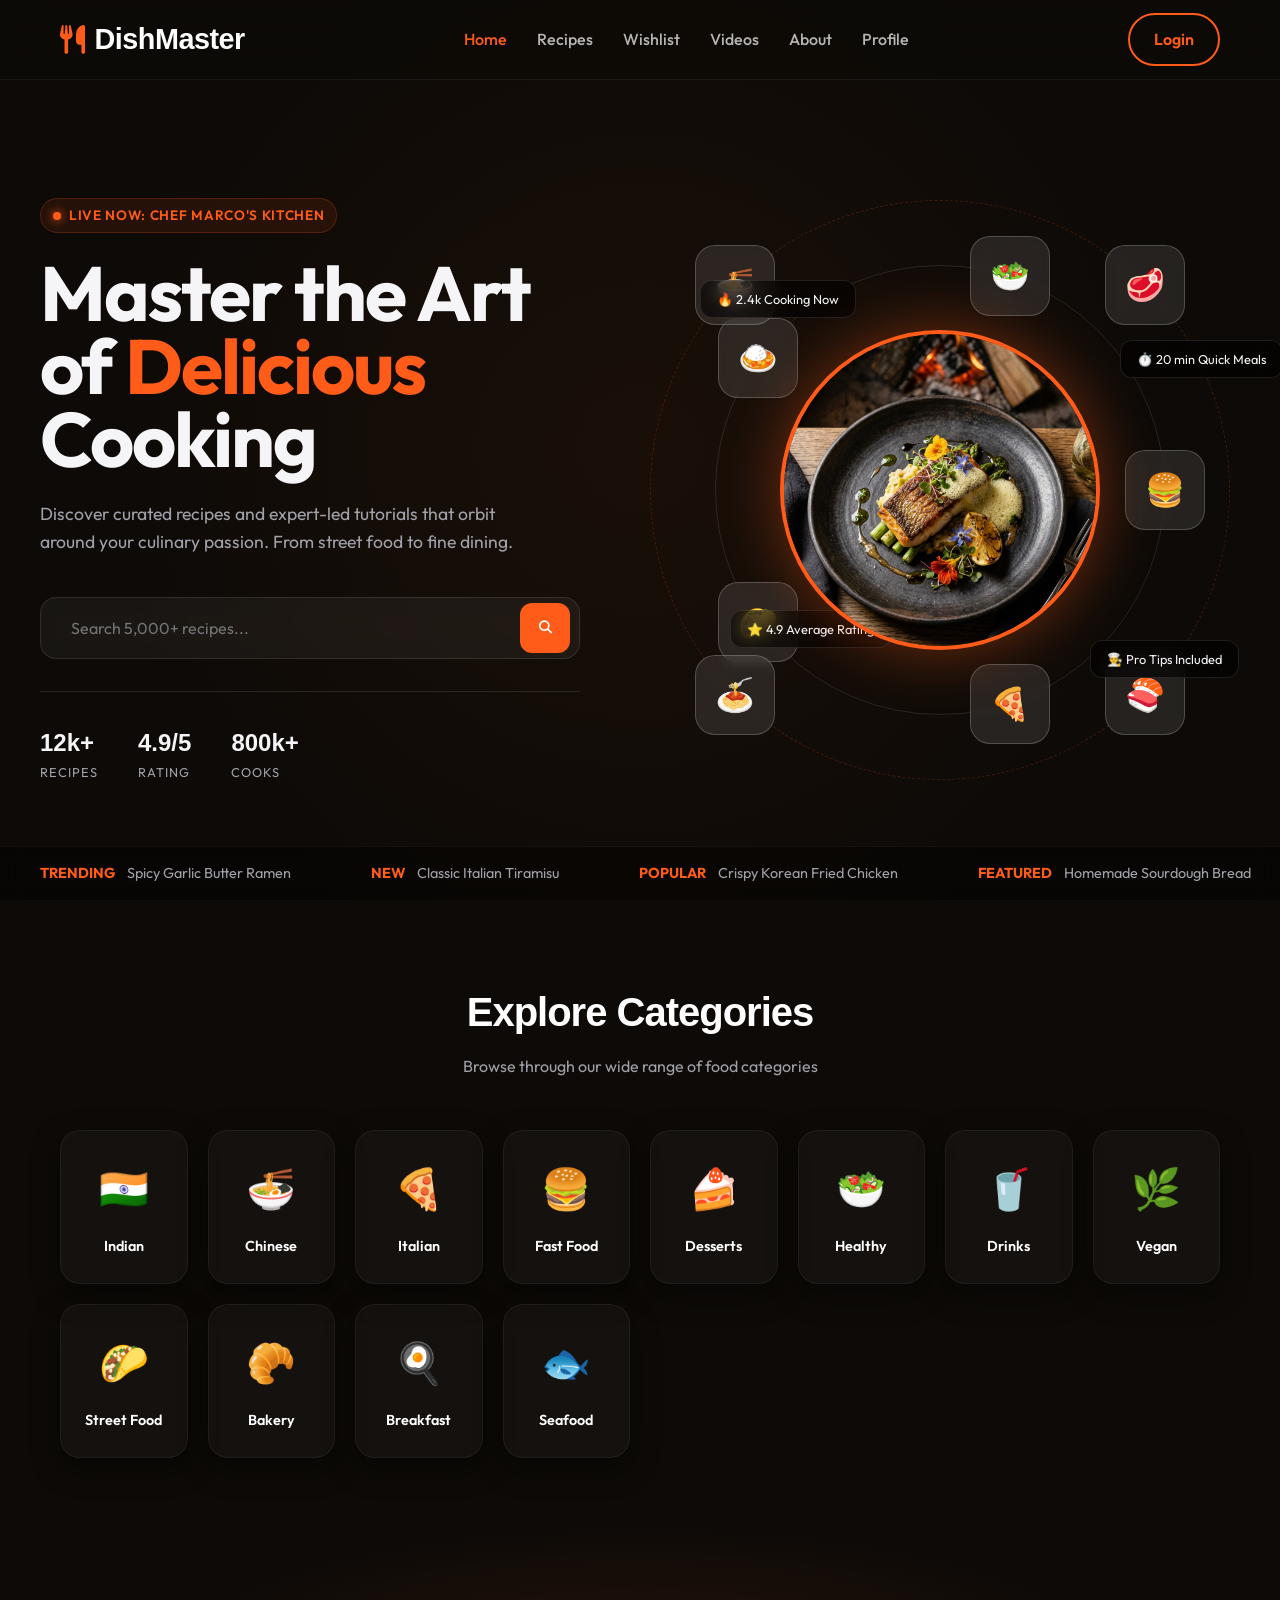
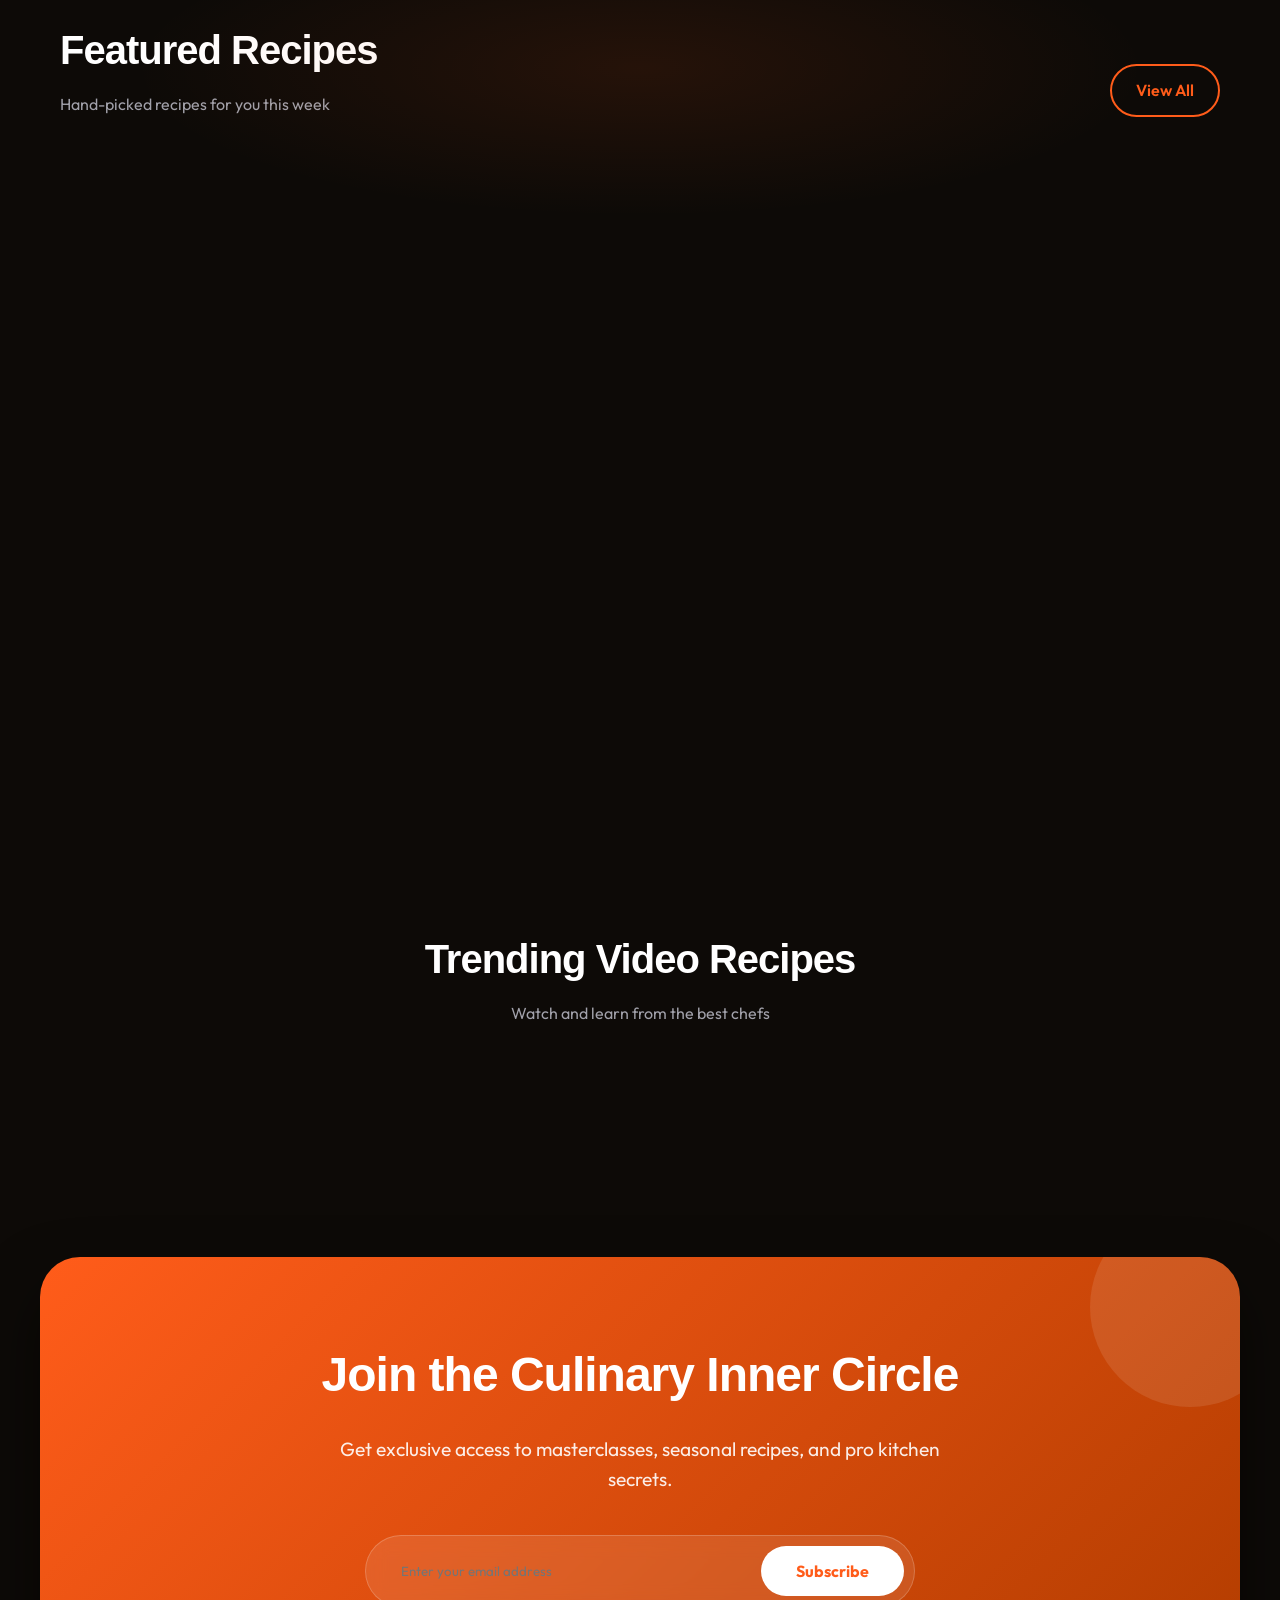
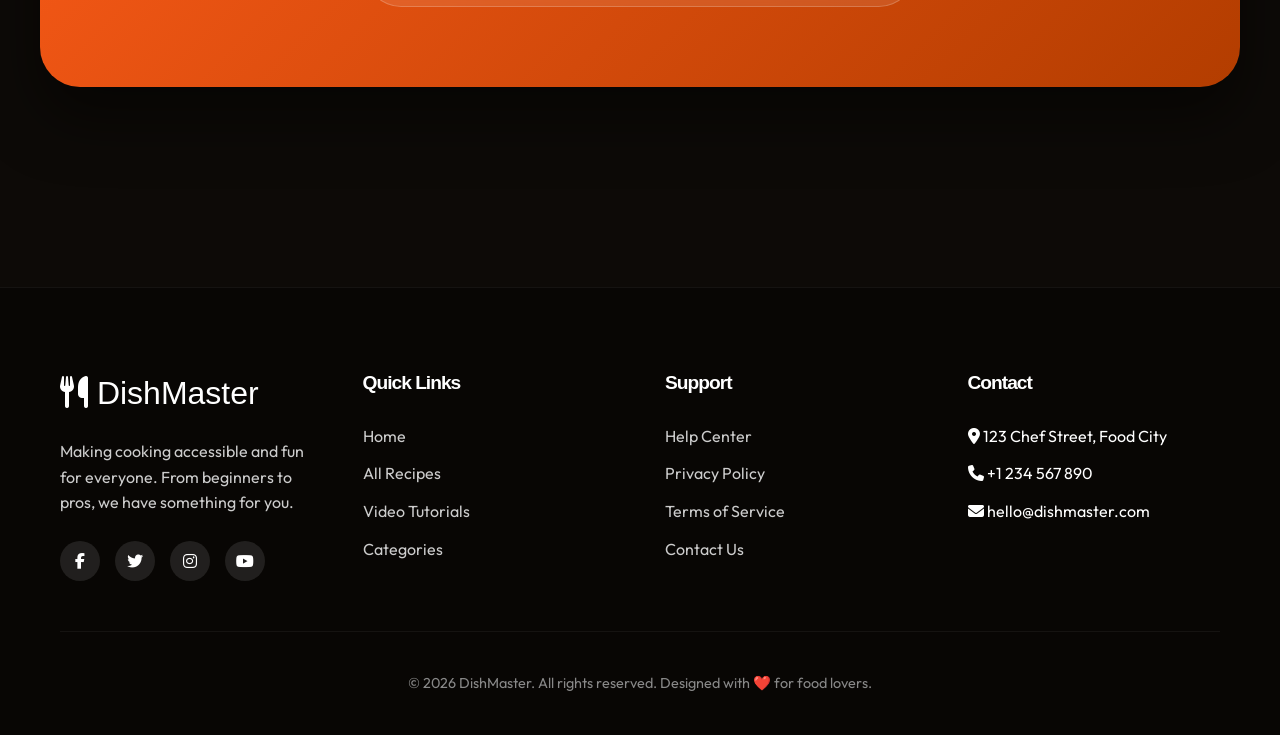
==== commit 7b8be4ca: "fix: resolve navbar scroll color issue and enforce dark theme globally" ====
--- a/index.html
+++ b/index.html
@@ -29,9 +29,6 @@
                 <li><a href="profile.html">Profile</a></li>
             </ul>
             <div class="nav-actions">
-                <button class="theme-toggle" title="Toggle Dark/Light Mode">
-                    <i class="fas fa-moon"></i>
-                </button>
                 <a href="login.html" class="btn btn-outline" id="loginBtn">Login</a>
                 <a href="profile.html" class="user-profile-icon" id="userProfileIcon" style="display:none">
                     <i class="fas fa-user-circle fa-2x"></i>
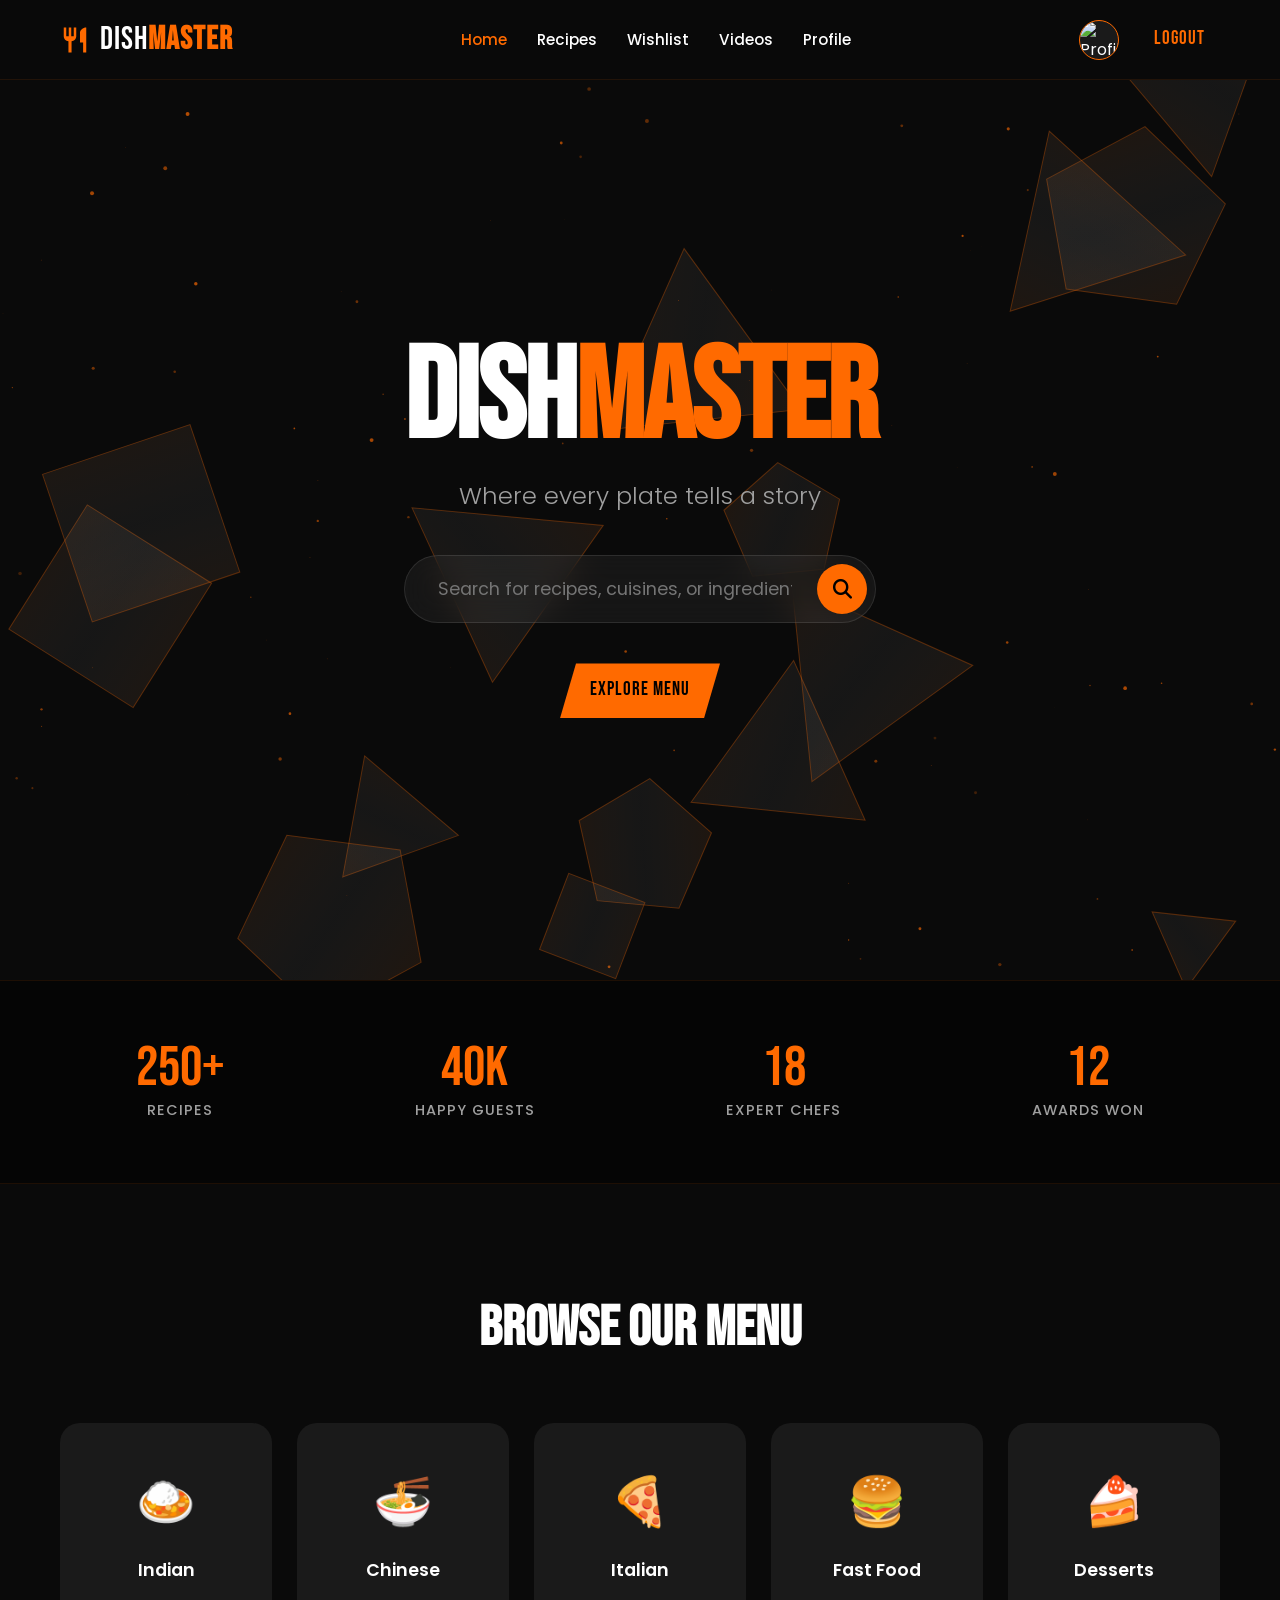
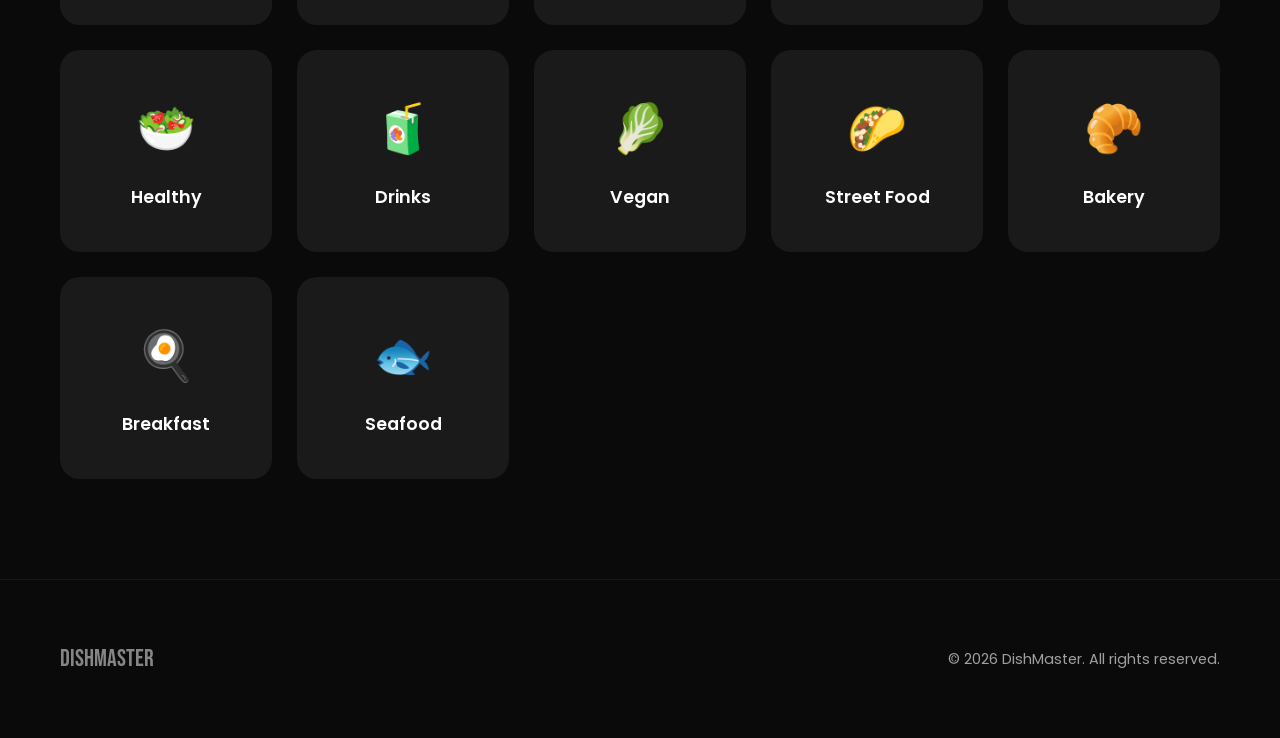
==== commit a74e7b8c: "Add 14 comprehensive Indian recipes and sync UI updates" ====
--- a/index.html
+++ b/index.html
@@ -3,8 +3,13 @@
 <head>
     <meta charset="UTF-8">
     <meta name="viewport" content="width=device-width, initial-scale=1.0">
-    <title>DishMaster | Learn to Cook Delicious Dishes Easily</title>
-    <meta name="description" content="Discover thousands of delicious recipes with easy-to-follow instructions and video tutorials. Start your cooking journey with DishMaster today!">
+    <title>DishMaster | Premium Dark Dining</title>
+    <meta name="description" content="Experience the finest culinary delights at DishMaster. Dark-themed, premium dining experience.">
+    
+    <!-- Fonts -->
+    <link rel="preconnect" href="https://fonts.googleapis.com">
+    <link rel="preconnect" href="https://fonts.gstatic.com" crossorigin>
+    <link href="https://fonts.googleapis.com/css2?family=Bebas+Neue&family=Poppins:wght@300;400;500;600;700&display=swap" rel="stylesheet">
     
     <!-- CSS -->
     <link rel="stylesheet" href="css/style.css">
@@ -14,236 +19,162 @@
     <link rel="stylesheet" href="https://cdnjs.cloudflare.com/ajax/libs/font-awesome/6.4.0/css/all.min.css">
 </head>
 <body>
-    <!-- Navigation -->
+
+    <!-- Navbar -->
     <nav>
         <div class="container">
-            <a href="index.html" class="logo">
-                <i class="fas fa-utensils"></i> DishMaster
+            <a href="index.html" class="logo" id="main-logo">
+                <svg viewBox="0 0 24 24" xmlns="http://www.w3.org/2000/svg">
+                    <path d="M11 9H9V2H7V9H5V2H3V9C3 11.12 4.66 12.84 6.75 12.97V22H9.25V12.97C11.34 12.84 13 11.12 13 9V2H11V9ZM16 6V14H18.5V22H21V2C18.24 2 16 4.24 16 6Z"/>
+                </svg>
+                <span>DISH<b>MASTER</b></span>
             </a>
+            
             <ul class="nav-links">
                 <li><a href="index.html" class="active">Home</a></li>
                 <li><a href="recipes.html">Recipes</a></li>
                 <li><a href="wishlist.html">Wishlist</a></li>
                 <li><a href="videos.html">Videos</a></li>
-                <li><a href="about.html">About</a></li>
                 <li><a href="profile.html">Profile</a></li>
             </ul>
-            <div class="nav-actions">
-                <a href="login.html" class="btn btn-outline" id="loginBtn">Login</a>
-                <a href="profile.html" class="user-profile-icon" id="userProfileIcon" style="display:none">
-                    <i class="fas fa-user-circle fa-2x"></i>
-                </a>
+            
+            <div class="nav-right">
+                <div class="profile-avatar" id="nav-profile-btn" style="margin-right: 15px;">
+                    <img id="navProfileImg" src="https://images.unsplash.com/photo-1583394293214-28dea15ee548?auto=format&fit=crop&q=80&w=200&h=200" alt="Profile">
+                </div>
+                <a href="login.html" class="logout-link">LOGOUT</a>
             </div>
         </div>
     </nav>
 
-    <!-- Anti-Gravity Core Hero -->
-    <header class="hero-anti-gravity">
-        <div class="container-hero">
-            <div class="hero-text-content">
-                <div class="hero-eyebrow">
-                    <span class="live-dot"></span> Live Now: Chef Marco's Kitchen
-                </div>
-                <h1 class="hero-title">Master the Art of <span>Delicious</span> Cooking</h1>
-                <p class="hero-description">Discover curated recipes and expert-led tutorials that orbit around your culinary passion. From street food to fine dining.</p>
-                
-                <div class="hero-search-wrapper">
-                    <input type="text" class="hero-search-input" placeholder="Search 5,000+ recipes...">
-                    <button class="search-icon-btn">
-                        <i class="fas fa-search"></i>
-                    </button>
-                </div>
-
-                <div class="stats-row">
-                    <div class="stat-item">
-                        <span class="stat-value">12k+</span>
-                        <span class="stat-label">Recipes</span>
-                    </div>
-                    <div class="stat-item">
-                        <span class="stat-value">4.9/5</span>
-                        <span class="stat-label">Rating</span>
-                    </div>
-                    <div class="stat-item">
-                        <span class="stat-value">800k+</span>
-                        <span class="stat-label">Cooks</span>
-                    </div>
-                </div>
+    <!-- Hero Section -->
+    <header class="hero">
+        <canvas id="hero-canvas"></canvas>
+        <div class="hero-content">
+            <h1 class="hero-title">DISH<span>MASTER</span></h1>
+            <p class="hero-subtitle">Where every plate tells a story</p>
+            
+            <div class="hero-search-wrapper">
+                <input type="text" placeholder="Search for recipes, cuisines, or ingredients..." id="heroSearchInput">
+                <button id="heroSearchBtn">
+                    <i class="fas fa-search"></i>
+                </button>
             </div>
 
-            <div class="hero-visual-core">
-                <div class="orbital-system">
-                    <!-- Central Hero Dish -->
-                    <div class="hero-dish-wrapper">
-                        <img src="assets/images/hero_dish.png" alt="Signature Dish" class="hero-dish-image">
-                    </div>
-                    <!-- Orbital Rings -->
-                    <div class="orbital-ring ring-1"></div>
-                    <div class="orbital-ring ring-2"></div>
-                </div>
-            </div>
-        </div>
-
-        <!-- Trending Ticker -->
-        <div class="trending-ticker-container">
-            <div class="ticker-wrap">
-                <!-- Injected via JS -->
+            <div class="hero-btns">
+                <a href="recipes.html" class="btn btn-primary">Explore Menu</a>
             </div>
         </div>
     </header>
 
-    <!-- Categories Section -->
-    <section class="categories" style="padding: 80px 0;">
+    <!-- Stats Bar -->
+    <div class="stats-bar">
+        <div class="container stats-container">
+            <div class="stat-item">
+                <span class="stat-number">250+</span>
+                <span class="stat-label">Recipes</span>
+            </div>
+            <div class="stat-item">
+                <span class="stat-number">40K</span>
+                <span class="stat-label">Happy Guests</span>
+            </div>
+            <div class="stat-item">
+                <span class="stat-number">18</span>
+                <span class="stat-label">Expert Chefs</span>
+            </div>
+            <div class="stat-item">
+                <span class="stat-number">12</span>
+                <span class="stat-label">Awards Won</span>
+            </div>
+        </div>
+    </div>
+
+    <!-- Food Category Grid -->
+    <section class="categories">
         <div class="container">
-            <div class="section-title">
-                <h2>Explore Categories</h2>
-                <p>Browse through our wide range of food categories</p>
-            </div>
-            <div class="categories-grid">
-                <a href="recipes.html?cat=Indian" class="category-card">
-                    <div class="category-icon">🇮🇳</div>
-                    <div class="category-name">Indian</div>
-                </a>
-                <a href="recipes.html?cat=Chinese" class="category-card">
-                    <div class="category-icon">🍜</div>
-                    <div class="category-name">Chinese</div>
-                </a>
-                <a href="recipes.html?cat=Italian" class="category-card">
-                    <div class="category-icon">🍕</div>
-                    <div class="category-name">Italian</div>
-                </a>
-                <a href="recipes.html?cat=Fast Food" class="category-card">
-                    <div class="category-icon">🍔</div>
-                    <div class="category-name">Fast Food</div>
-                </a>
-                <a href="recipes.html?cat=Desserts" class="category-card">
-                    <div class="category-icon">🍰</div>
-                    <div class="category-name">Desserts</div>
-                </a>
-                <a href="recipes.html?cat=Healthy Food" class="category-card">
-                    <div class="category-icon">🥗</div>
-                    <div class="category-name">Healthy</div>
-                </a>
-                <a href="recipes.html?cat=Drinks" class="category-card">
-                    <div class="category-icon">🥤</div>
-                    <div class="category-name">Drinks</div>
-                </a>
-                <a href="recipes.html?cat=Vegan" class="category-card">
-                    <div class="category-icon">🌿</div>
-                    <div class="category-name">Vegan</div>
-                </a>
-                <a href="recipes.html?cat=Street Food" class="category-card">
-                    <div class="category-icon">🌮</div>
-                    <div class="category-name">Street Food</div>
-                </a>
-                <a href="recipes.html?cat=Bakery" class="category-card">
-                    <div class="category-icon">🥐</div>
-                    <div class="category-name">Bakery</div>
-                </a>
-                <a href="recipes.html?cat=Breakfast" class="category-card">
-                    <div class="category-icon">🍳</div>
-                    <div class="category-name">Breakfast</div>
-                </a>
-                <a href="recipes.html?cat=Seafood" class="category-card">
-                    <div class="category-icon">🐟</div>
-                    <div class="category-name">Seafood</div>
-                </a>
+            <h2 class="section-title">Browse Our Menu</h2>
+            <div class="category-grid">
+                <div class="category-card" data-category="Indian">
+                    <span class="category-icon">🍛</span>
+                    <span class="category-name">Indian</span>
+                </div>
+                <div class="category-card" data-category="Chinese">
+                    <span class="category-icon">🍜</span>
+                    <span class="category-name">Chinese</span>
+                </div>
+                <div class="category-card" data-category="Italian">
+                    <span class="category-icon">🍕</span>
+                    <span class="category-name">Italian</span>
+                </div>
+                <div class="category-card" data-category="Fast Food">
+                    <span class="category-icon">🍔</span>
+                    <span class="category-name">Fast Food</span>
+                </div>
+                <div class="category-card" data-category="Desserts">
+                    <span class="category-icon">🍰</span>
+                    <span class="category-name">Desserts</span>
+                </div>
+                <div class="category-card" data-category="Healthy">
+                    <span class="category-icon">🥗</span>
+                    <span class="category-name">Healthy</span>
+                </div>
+                <div class="category-card" data-category="Drinks">
+                    <span class="category-icon">🧃</span>
+                    <span class="category-name">Drinks</span>
+                </div>
+                <div class="category-card" data-category="Vegan">
+                    <span class="category-icon">🥬</span>
+                    <span class="category-name">Vegan</span>
+                </div>
+                <div class="category-card" data-category="Street Food">
+                    <span class="category-icon">🌮</span>
+                    <span class="category-name">Street Food</span>
+                </div>
+                <div class="category-card" data-category="Bakery">
+                    <span class="category-icon">🥐</span>
+                    <span class="category-name">Bakery</span>
+                </div>
+                <div class="category-card" data-category="Breakfast">
+                    <span class="category-icon">🍳</span>
+                    <span class="category-name">Breakfast</span>
+                </div>
+                <div class="category-card" data-category="Seafood">
+                    <span class="category-icon">🐟</span>
+                    <span class="category-name">Seafood</span>
+                </div>
             </div>
         </div>
     </section>
 
-    <!-- Featured Recipes -->
-    <section class="featured" style="padding: 0 0 80px;">
-        <div class="container">
-            <div class="section-title" style="text-align: left; display: flex; justify-content: space-between; align-items: flex-end;">
-                <div>
-                    <h2>Featured Recipes</h2>
-                    <p>Hand-picked recipes for you this week</p>
-                </div>
-                <a href="recipes.html" class="btn btn-outline">View All</a>
-            </div>
-            <div class="recipes-grid" id="featuredGrid">
-                <!-- Recipes will be injected here via JS -->
-            </div>
-        </div>
-    </section>
 
-    <!-- Trending Videos -->
-    <section class="trending-videos" style="padding: 80px 0; background-color: var(--bg-dark-space);">
-        <div class="container">
-            <div class="section-title">
-                <h2>Trending Video Recipes</h2>
-                <p>Watch and learn from the best chefs</p>
-            </div>
-            <div class="video-grid" id="trendingVideoGrid">
-                <!-- Videos will be injected here via JS -->
-            </div>
-        </div>
-    </section>
-
-    <!-- Newsletter -->
-    <section class="newsletter" style="padding: 100px 0;">
-        <div class="container" style="background: linear-gradient(135deg, var(--accent-orange) 0%, #b33d00 100%); border-radius: 40px; padding: 80px; text-align: center; color: white; position: relative; overflow: hidden; box-shadow: 0 30px 60px rgba(0,0,0,0.5);">
-            <div style="position: absolute; top: -50px; right: -50px; width: 200px; height: 200px; background: rgba(255,255,255,0.1); border-radius: 50%;"></div>
-            <h2 style="font-family: 'Clash Display', sans-serif; font-size: 3rem; margin-bottom: 20px; letter-spacing: -1px;">Join the Culinary Inner Circle</h2>
-            <p style="font-size: 1.2rem; margin-bottom: 40px; opacity: 0.9; max-width: 600px; margin-left: auto; margin-right: auto;">Get exclusive access to masterclasses, seasonal recipes, and pro kitchen secrets.</p>
-            <form class="newsletter-form" style="max-width: 550px; margin: 0 auto; display: flex; gap: 15px; background: rgba(255,255,255,0.1); padding: 10px; border-radius: 100px; backdrop-filter: blur(10px); border: 1px solid rgba(255,255,255,0.2);">
-                <input type="email" placeholder="Enter your email address" required style="flex: 1; padding: 15px 25px; border-radius: 50px; border: none; outline: none; background: transparent; color: white;">
-                <button type="submit" class="btn" style="background-color: white; color: var(--accent-orange); font-weight: 700; padding: 15px 35px; border-radius: 50px;">Subscribe</button>
-            </form>
-        </div>
-    </section>
 
     <!-- Footer -->
     <footer>
-        <div class="container">
-            <div class="footer-content">
-                <div class="footer-info">
-                    <div class="footer-logo"><i class="fas fa-utensils"></i> DishMaster</div>
-                    <p style="color: #ccc; margin-bottom: 25px;">Making cooking accessible and fun for everyone. From beginners to pros, we have something for you.</p>
-                    <div class="social-links">
-                        <a href="#" class="social-icon"><i class="fab fa-facebook-f"></i></a>
-                        <a href="#" class="social-icon"><i class="fab fa-twitter"></i></a>
-                        <a href="#" class="social-icon"><i class="fab fa-instagram"></i></a>
-                        <a href="#" class="social-icon"><i class="fab fa-youtube"></i></a>
-                    </div>
-                </div>
-                <div class="footer-links">
-                    <h4>Quick Links</h4>
-                    <ul>
-                        <li><a href="index.html">Home</a></li>
-                        <li><a href="recipes.html">All Recipes</a></li>
-                        <li><a href="videos.html">Video Tutorials</a></li>
-                        <li><a href="categories.html">Categories</a></li>
-                    </ul>
-                </div>
-                <div class="footer-links">
-                    <h4>Support</h4>
-                    <ul>
-                        <li><a href="#">Help Center</a></li>
-                        <li><a href="#">Privacy Policy</a></li>
-                        <li><a href="#">Terms of Service</a></li>
-                        <li><a href="#">Contact Us</a></li>
-                    </ul>
-                </div>
-                <div class="footer-links">
-                    <h4>Contact</h4>
-                    <ul>
-                        <li><i class="fas fa-map-marker-alt"></i> 123 Chef Street, Food City</li>
-                        <li><i class="fas fa-phone"></i> +1 234 567 890</li>
-                        <li><i class="fas fa-envelope"></i> hello@dishmaster.com</li>
-                    </ul>
-                </div>
-            </div>
-            <div class="footer-bottom">
-                &copy; 2026 DishMaster. All rights reserved. Designed with ❤️ for food lovers.
-            </div>
+        <div class="container footer-container">
+            <div class="footer-logo">DISHMASTER</div>
+            <div class="copyright">&copy; 2026 DishMaster. All rights reserved.</div>
         </div>
     </footer>
 
     <!-- Scripts -->
-    <script src="js/data.js"></script>
-    <script src="js/hero.js"></script>
-    <script src="js/app.js"></script>
-    <script src="js/main.js"></script>
+    <script src="js/hero-animation.js"></script>
+    <script>
+        // Category navigation
+        document.querySelectorAll('.category-card').forEach(card => {
+            card.addEventListener('click', () => {
+                const category = card.getAttribute('data-category');
+                window.location.href = `recipes.html?cat=${category}`;
+            });
+        });
+
+        // Load profile photo
+        const user = JSON.parse(localStorage.getItem('dm-user'));
+        if (user) {
+            const savedPhoto = localStorage.getItem(`dm-profile-photo-${user.email}`);
+            if (savedPhoto) {
+                document.getElementById('navProfileImg').src = savedPhoto;
+            }
+        }
+    </script>
 </body>
 </html>
--- a/css/style.css
+++ b/css/style.css
@@ -1,38 +1,16 @@
-/* 
-    DishMaster - Core Design System 
-    Modern, warm, food-themed aesthetics
-*/
-
-@import url('https://fonts.googleapis.com/css2?family=Outfit:wght@300;400;500;600;700&display=swap');
-@import url('https://api.fontshare.com/v2/css?f[]=clash-display@700,600,500&display=swap');
+@import url('https://fonts.googleapis.com/css2?family=Bebas+Neue&family=Poppins:wght@300;400;500;600;700&display=swap');
 
 :root {
-    /* Color Palette - Anti-Gravity Dark Space Theme */
-    --primary: #FF5C1A;
-    --primary-light: #FF7D45;
-    --accent: #FF5C1A;
-    --bg-cream: #0D0A07;
-    --bg-white: #16120E;
-    --text-dark: #F5F5F7;
-    --text-muted: #A1A1AA;
-    --border-color: rgba(255, 255, 255, 0.08);
-    --card-shadow: 0 10px 30px rgba(0, 0, 0, 0.4);
-    --card-shadow-hover: 0 20px 40px rgba(255, 92, 26, 0.15);
-    
-    /* Transitions */
-    --transition-smooth: all 0.3s cubic-bezier(0.4, 0, 0.2, 1);
-    
-    /* Layout */
-    --nav-height: 80px;
-    --container-width: 1200px;
-}
-
-[data-theme="light"] {
-    /* We'll keep the dark theme as the default, if user switches to light, we can define it here if needed, 
-       but user requested 'all page is black and orange', so we make dark the default. */
-}
-
-/* Reset & Base Styles */
+    --primary-orange: #FF6A00;
+    --bg-dark: #0a0a0a;
+    --card-bg: #1a1a1a;
+    --text-white: #ffffff;
+    --text-gray: #a0a0a0;
+    --font-ui: 'Poppins', sans-serif;
+    --font-heading: 'Bebas Neue', cursive;
+    --transition: all 0.3s ease;
+}
+
 * {
     margin: 0;
     padding: 0;
@@ -40,138 +18,68 @@
 }
 
 body {
-    font-family: 'Outfit', sans-serif;
-    background-color: var(--bg-cream);
-    color: var(--text-dark);
+    background-color: var(--bg-dark);
+    color: var(--text-white);
+    font-family: var(--font-ui);
     line-height: 1.6;
-    transition: var(--transition-smooth);
     overflow-x: hidden;
-}
-
-h1, h2, h3, h4, h5, h6 {
-    font-family: 'Clash Display', sans-serif;
-    font-weight: 700;
-    letter-spacing: -1px;
 }
 
 a {
     text-decoration: none;
     color: inherit;
-    transition: var(--transition-smooth);
 }
 
 ul {
     list-style: none;
 }
 
-img {
-    max-width: 100%;
-    display: block;
-}
-
-button {
-    cursor: pointer;
-    border: none;
-    outline: none;
-    background: none;
-    font-family: inherit;
-}
-
-select, input, textarea {
-    font-family: inherit;
-    background: rgba(255, 255, 255, 0.05);
-    border: 1px solid var(--border-color);
-    color: white;
-    outline: none;
-    border-radius: 8px;
-    padding: 8px 12px;
-}
-
-option {
-    background: #1A1612;
-    color: white;
-}
-
-/* Reusable Components */
 .container {
-    max-width: var(--container-width);
+    max-width: 1200px;
     margin: 0 auto;
     padding: 0 20px;
 }
 
-.btn {
-    padding: 12px 24px;
-    border-radius: 50px;
-    font-weight: 600;
-    font-size: 1rem;
-    transition: var(--transition-smooth);
-    display: inline-flex;
-    align-items: center;
-    justify-content: center;
-    gap: 8px;
-}
-
-.btn-primary {
-    background-color: var(--primary);
-    color: white;
-}
-
-.btn-primary:hover {
-    background-color: var(--primary-light);
-    transform: translateY(-2px);
-    box-shadow: 0 5px 15px rgba(255, 107, 53, 0.3);
-}
-
-.btn-outline {
-    border: 2px solid var(--primary);
-    color: var(--primary);
-}
-
-.btn-outline:hover {
-    background-color: var(--primary);
-    color: white;
-}
-
-/* Navigation */
+/* Navbar */
 nav {
-    height: var(--nav-height);
-    background-color: rgba(13, 10, 7, 0.8);
-    backdrop-filter: blur(20px);
-    position: fixed;
+    position: sticky;
     top: 0;
-    left: 0;
-    right: 0;
+    width: 100%;
+    background: rgba(10, 10, 10, 0.95);
+    backdrop-filter: blur(10px);
     z-index: 1000;
-    display: flex;
-    align-items: center;
-    border-bottom: 1px solid var(--border-color);
-    transition: var(--transition-smooth);
-}
-
-[data-theme="dark"] nav {
-    background-color: rgba(18, 18, 18, 0.8);
+    border-bottom: 1px solid rgba(255, 106, 0, 0.1);
+    height: 80px;
 }
 
 nav .container {
     display: flex;
     justify-content: space-between;
     align-items: center;
-    width: 100%;
+    height: 100%;
 }
 
 .logo {
-    font-size: 1.8rem;
-    font-family: 'Clash Display', sans-serif;
-    font-weight: 700;
-    color: white;
     display: flex;
     align-items: center;
     gap: 10px;
-    letter-spacing: -0.5px;
-}
-
-.logo i {
-    color: var(--primary);
+    font-family: var(--font-heading);
+    font-size: 2rem;
+    letter-spacing: 1px;
+}
+
+.logo svg {
+    width: 30px;
+    height: 30px;
+    fill: var(--primary-orange);
+}
+
+.logo span {
+    color: var(--text-white);
+}
+
+.logo span b {
+    color: var(--primary-orange);
 }
 
 .nav-links {
@@ -181,404 +89,264 @@
 
 .nav-links a {
     font-weight: 500;
-    color: var(--text-dark);
-}
-
-.nav-links a:hover, .nav-links a.active {
-    color: var(--primary);
-}
-
-.nav-actions {
+    font-size: 0.95rem;
+    transition: var(--transition);
+}
+
+.nav-links a:hover,
+.nav-links a.active {
+    color: var(--primary-orange);
+}
+
+.nav-right {
     display: flex;
     align-items: center;
     gap: 20px;
 }
 
-/* Dark Mode Toggle */
-.theme-toggle {
-    width: 45px;
-    height: 45px;
+.profile-avatar {
+    width: 40px;
+    height: 40px;
     border-radius: 50%;
-    background: var(--bg-cream);
+    background: var(--card-bg);
+    border: 1px solid var(--primary-orange);
     display: flex;
     align-items: center;
     justify-content: center;
-    font-size: 1.2rem;
-    border: 1px solid var(--border-color);
-}
-
-/* Hero Section */
-.hero {
-    padding-top: calc(var(--nav-height) + 60px);
-    padding-bottom: 80px;
-    position: relative;
+    cursor: pointer;
     overflow: hidden;
-    background: radial-gradient(circle at 50% 50%, #1a0f08 0%, #0D0A07 100%);
-}
-
-.hero-content {
-    display: flex;
-    align-items: center;
-    gap: 50px;
-}
-
-.hero-text {
-    flex: 1;
-}
-
-.hero-text h1 {
-    font-size: 4rem;
-    line-height: 1.1;
-    margin-bottom: 24px;
-    color: var(--text-dark);
-}
-
-.hero-text h1 span {
-    color: var(--primary);
-}
-
-.hero-text p {
-    font-size: 1.2rem;
-    color: var(--text-muted);
-    margin-bottom: 40px;
-    max-width: 500px;
-}
-
-.search-container {
-    background: var(--bg-white);
-    padding: 8px;
-    border-radius: 50px;
-    display: flex;
-    align-items: center;
-    box-shadow: 0 15px 40px rgba(0, 0, 0, 0.08);
-    max-width: 600px;
-}
-
-.search-container input {
-    flex: 1;
-    border: none;
-    padding: 15px 25px;
-    font-size: 1rem;
-    background: transparent;
-    color: var(--text-dark);
-    outline: none;
-}
-
-.hero-image {
-    flex: 1;
-    position: relative;
-}
-
-.hero-image img {
-    width: 100%;
-    border-radius: 30px;
-    box-shadow: var(--card-shadow);
-}
-
-/* Category Section */
-.section-title {
-    text-align: center;
-    margin-bottom: 50px;
-}
-
-.section-title h2 {
-    font-size: 2.5rem;
-    margin-bottom: 10px;
-}
-
-.section-title p {
-    color: var(--text-muted);
-}
-
-.categories-grid {
-    display: grid;
-    grid-template-columns: repeat(auto-fit, minmax(120px, 1fr));
-    gap: 20px;
-    margin-bottom: 80px;
-}
-
-.category-card {
-    background: var(--bg-white);
-    padding: 25px 15px;
-    border-radius: 20px;
-    text-align: center;
-    box-shadow: var(--card-shadow);
-    transition: var(--transition-smooth);
-    border: 1px solid var(--border-color);
-}
-
-.category-card:hover {
-    transform: translateY(-10px);
-    border-color: var(--primary);
-    box-shadow: var(--card-shadow-hover);
-}
-
-.category-icon {
-    font-size: 2.5rem;
-    margin-bottom: 15px;
-}
-
-.category-name {
-    font-weight: 600;
-    font-size: 0.9rem;
-}
-
-/* Recipe Card Grid */
-.recipes-grid {
-    display: grid;
-    grid-template-columns: repeat(auto-fill, minmax(280px, 1fr));
-    gap: 30px;
-}
-
-.recipe-card {
-    background: var(--bg-white);
-    border-radius: 24px;
-    overflow: hidden;
-    box-shadow: var(--card-shadow);
-    transition: var(--transition-smooth);
-    border: 1px solid var(--border-color);
-    position: relative;
-}
-
-.recipe-card:hover {
-    transform: translateY(-10px);
-    box-shadow: var(--card-shadow-hover);
-}
-
-.recipe-img {
-    height: 200px;
-    overflow: hidden;
-}
-
-.recipe-img img {
+}
+
+.profile-avatar img {
     width: 100%;
     height: 100%;
     object-fit: cover;
-    transition: var(--transition-smooth);
-}
-
-.recipe-card:hover .recipe-img img {
-    transform: scale(1.1);
-}
-
-.recipe-info {
-    padding: 20px;
-}
-
-.recipe-meta {
-    display: flex;
-    justify-content: space-between;
-    font-size: 0.8rem;
-    color: var(--text-muted);
-    margin-bottom: 10px;
-}
-
-.recipe-name {
-    font-size: 1.3rem;
-    margin-bottom: 10px;
-    display: -webkit-box;
-    -webkit-line-clamp: 2;
-    -webkit-box-orient: vertical;
-    overflow: hidden;
-}
-
-.recipe-desc {
+}
+
+.logout-link {
+    font-family: var(--font-heading);
+    font-size: 1.2rem;
+    color: var(--primary-orange);
+    letter-spacing: 1px;
+    margin-right: 15px;
+    transition: var(--transition);
+}
+
+.logout-link:hover {
+    color: var(--text-white);
+    transform: translateY(-2px);
+}
+
+/* Buttons */
+.btn {
+    padding: 12px 30px;
+    font-family: var(--font-heading);
+    font-size: 1.2rem;
+    letter-spacing: 1px;
+    cursor: pointer;
+    transition: var(--transition);
+    display: inline-block;
+    text-align: center;
+    border: none;
+    clip-path: polygon(10% 0, 100% 0, 90% 100%, 0 100%);
+}
+
+.btn-primary {
+    background-color: var(--primary-orange);
+    color: black;
+}
+
+.btn-primary:hover {
+    background-color: #ff8533;
+    transform: translateY(-2px);
+}
+
+.btn-outline {
+    background-color: transparent;
+    border: 2px solid var(--primary-orange);
+    color: var(--primary-orange);
+    clip-path: polygon(10% 0, 100% 0, 90% 100%, 0 100%);
+    padding: 10px 28px;
+}
+
+.btn-outline:hover {
+    background-color: var(--primary-orange);
+    color: black;
+    transform: translateY(-2px);
+}
+
+/* Sections */
+section {
+    padding: 100px 0;
+}
+
+.section-title {
+    font-family: var(--font-heading);
+    font-size: 3.5rem;
+    margin-bottom: 50px;
+    text-align: center;
+    color: var(--text-white);
+}
+
+/* Food Category Grid */
+.category-grid {
+    display: grid;
+    grid-template-columns: repeat(auto-fill, minmax(200px, 1fr));
+    gap: 25px;
+}
+
+.category-card {
+    background: var(--card-bg);
+    padding: 40px 20px;
+    border-radius: 20px;
+    text-align: center;
+    transition: var(--transition);
+    cursor: pointer;
+    border: 1px solid transparent;
+}
+
+.category-card:hover {
+    border-color: var(--primary-orange);
+    box-shadow: 0 0 20px rgba(255, 106, 0, 0.2);
+    transform: translateY(-10px);
+}
+
+.category-card.active {
+    border-color: var(--primary-orange);
+    background: rgba(255, 106, 0, 0.05);
+}
+
+.category-icon {
+    font-size: 3rem;
+    margin-bottom: 15px;
+    display: block;
+}
+
+.category-name {
+    font-weight: 600;
+    font-size: 1.1rem;
+}
+
+/* Features */
+.features-grid {
+    display: grid;
+    grid-template-columns: repeat(auto-fit, minmax(250px, 1fr));
+    gap: 30px;
+}
+
+.feature-card {
+    background: var(--card-bg);
+    padding: 40px;
+    border-radius: 20px;
+    transition: var(--transition);
+}
+
+.feature-card i {
+    font-size: 2.5rem;
+    color: var(--primary-orange);
+    margin-bottom: 20px;
+    display: block;
+}
+
+.feature-card h3 {
+    font-family: var(--font-heading);
+    font-size: 2rem;
+    margin-bottom: 15px;
+}
+
+.feature-card p {
+    color: var(--text-gray);
+}
+
+/* Stats Bar */
+.stats-bar {
+    background: #050505;
+    padding: 60px 0;
+    border-top: 1px solid rgba(255, 106, 0, 0.1);
+    border-bottom: 1px solid rgba(255, 106, 0, 0.1);
+}
+
+.stats-container {
+    display: flex;
+    justify-content: space-around;
+    flex-wrap: wrap;
+    gap: 40px;
+}
+
+.stat-item {
+    text-align: center;
+}
+
+.stat-number {
+    display: block;
+    font-family: var(--font-heading);
+    font-size: 3.5rem;
+    color: var(--primary-orange);
+    line-height: 1;
+}
+
+.stat-label {
+    font-weight: 500;
+    color: var(--text-gray);
+    text-transform: uppercase;
+    letter-spacing: 1px;
     font-size: 0.9rem;
-    color: var(--text-muted);
-    margin-bottom: 20px;
-    display: -webkit-box;
-    -webkit-line-clamp: 2;
-    -webkit-box-orient: vertical;
-    overflow: hidden;
-}
-
-.recipe-footer {
-    display: flex;
-    justify-content: space-between;
-    align-items: center;
-}
-
-.recipe-price {
-    font-weight: 700;
-    color: var(--primary);
-}
-
-.rating {
-    display: flex;
-    align-items: center;
-    gap: 5px;
-    color: #FFB800;
-    font-weight: 600;
-    font-size: 0.9rem;
-}
-
-/* Video Grid */
-.video-grid {
-    display: grid;
-    grid-template-columns: repeat(auto-fill, minmax(350px, 1fr));
-    gap: 30px;
-}
-
-.video-card {
-    position: relative;
-    border-radius: 20px;
-    overflow: hidden;
-    box-shadow: var(--card-shadow);
-}
-
-.video-thumb {
-    aspect-ratio: 16/9;
-    position: relative;
-}
-
-.video-thumb img {
-    width: 100%;
-    height: 100%;
-    object-fit: cover;
-}
-
-.play-overlay {
-    position: absolute;
-    top: 0;
-    left: 0;
-    right: 0;
-    bottom: 0;
-    background: rgba(0,0,0,0.3);
-    display: flex;
-    align-items: center;
-    justify-content: center;
-    opacity: 0;
-    transition: var(--transition-smooth);
-}
-
-.video-card:hover .play-overlay {
-    opacity: 1;
-}
-
-.play-btn {
-    width: 60px;
-    height: 60px;
-    background: white;
-    border-radius: 50%;
-    display: flex;
-    align-items: center;
-    justify-content: center;
-    font-size: 1.5rem;
-    color: var(--primary);
-}
-
-.video-info {
-    padding: 15px;
-    background: var(--bg-white);
+}
+
+/* CTA Banner */
+.cta-banner {
+    background-color: var(--primary-orange);
+    padding: 80px 0;
+    text-align: center;
+}
+
+.cta-banner h2 {
+    font-family: var(--font-heading);
+    font-size: 4rem;
+    color: black;
+    margin-bottom: 30px;
+}
+
+.btn-black {
+    background-color: black;
+    color: var(--primary-orange);
+}
+
+.btn-black:hover {
+    background-color: #222;
 }
 
 /* Footer */
 footer {
-    background-color: #080604;
-    color: white;
-    padding: 80px 0 40px;
-    margin-top: 100px;
-    border-top: 1px solid var(--border-color);
-}
-
-.footer-content {
-    display: grid;
-    grid-template-columns: repeat(auto-fit, minmax(200px, 1fr));
-    gap: 50px;
-    margin-bottom: 50px;
+    padding: 60px 0;
+    background: var(--bg-dark);
+    border-top: 1px solid rgba(255, 106, 0, 0.1);
+}
+
+.footer-container {
+    display: flex;
+    justify-content: space-between;
+    align-items: center;
 }
 
 .footer-logo {
-    font-size: 2rem;
-    font-family: 'Playfair Display', serif;
-    margin-bottom: 20px;
-    color: var(--primary);
-}
-
-.footer-links h4 {
-    margin-bottom: 25px;
-    font-size: 1.2rem;
-}
-
-.footer-links ul li {
-    margin-bottom: 12px;
-}
-
-.footer-links ul li a {
-    color: #ccc;
-}
-
-.footer-links ul li a:hover {
-    color: var(--primary);
-    padding-left: 5px;
-}
-
-.social-links {
-    display: flex;
-    gap: 15px;
-    margin-top: 20px;
-}
-
-.social-icon {
-    width: 40px;
-    height: 40px;
-    background: rgba(255,255,255,0.1);
-    border-radius: 50%;
-    display: flex;
-    align-items: center;
-    justify-content: center;
-    transition: var(--transition-smooth);
-}
-
-.social-icon:hover {
-    background: var(--primary);
-    transform: translateY(-5px);
-}
-
-.footer-bottom {
-    text-align: center;
-    padding-top: 40px;
-    border-top: 1px solid rgba(255,255,255,0.1);
-    color: #888;
+    opacity: 0.5;
+    font-family: var(--font-heading);
+    font-size: 1.5rem;
+}
+
+.copyright {
+    color: var(--text-gray);
     font-size: 0.9rem;
 }
 
-/* Responsive */
-@media (max-width: 992px) {
-    .hero-text h1 {
-        font-size: 3rem;
-    }
-    .hero-content {
-        flex-direction: column;
-        text-align: center;
-    }
-    .hero-text p {
-        margin: 0 auto 40px;
-    }
-    .search-container {
-        margin: 0 auto;
-    }
-}
-
-@media (max-width: 768px) {
-    .nav-links {
-        display: none; /* Mobile menu would go here */
-    }
-    .hero-text h1 {
-        font-size: 2.5rem;
-    }
-}
-
-/* Filters Sidebar Decoration */
+/* Filters Sidebar */
 .filters-sidebar {
-    background: var(--bg-white);
+    background: var(--card-bg);
     padding: 30px;
-    border-radius: 24px;
-    box-shadow: var(--card-shadow);
-    border: 1px solid var(--border-color);
+    border-radius: 20px;
+    border: 1px solid rgba(255, 106, 0, 0.1);
     height: fit-content;
-    position: sticky;
-    top: 100px;
 }
 
 .filter-group {
@@ -586,170 +354,199 @@
 }
 
 .filter-header {
-    font-size: 1.2rem;
+    font-family: var(--font-heading);
+    font-size: 1.8rem;
+    color: var(--primary-orange);
     margin-bottom: 20px;
     display: flex;
     align-items: center;
     gap: 12px;
-    color: var(--text-dark);
+    letter-spacing: 1px;
+}
+
+.filter-search-box {
     position: relative;
-    padding-bottom: 10px;
-}
-
-.filter-header::after {
-    content: "";
-    position: absolute;
-    bottom: 0;
-    left: 0;
-    width: 40px;
-    height: 3px;
-    background: var(--primary);
-    border-radius: 50px;
-}
-
-.filter-header i {
-    color: var(--primary);
-    font-size: 1rem;
-}
-
-.filter-search-box {
- position: relative;
- width: 100%;
+    background: #0a0a0a;
+    border-radius: 12px;
+    padding: 12px 15px;
+    border: 1px solid rgba(255, 255, 255, 0.1);
+    display: flex;
+    align-items: center;
+    transition: var(--transition);
+}
+
+.filter-search-box:focus-within {
+    border-color: var(--primary-orange);
+    box-shadow: 0 0 15px rgba(255, 106, 0, 0.1);
+}
+
+.filter-search-box i {
+    color: var(--primary-orange);
+    font-size: 0.9rem;
+    margin-right: 12px;
 }
 
 .filter-search-box input {
- width: 100%;
- padding: 12px 15px 12px 40px;
- border-radius: 12px;
- border: 1.5px solid var(--border-color);
- background: rgba(255, 255, 255, 0.03);
- font-family: inherit;
- font-size: 0.95rem;
- transition: var(--transition-smooth);
- outline: none;
- color: white;
-}
-
-.filter-search-box input:focus {
- border-color: var(--primary);
- background: var(--bg-white);
- box-shadow: 0 0 0 4px rgba(255, 107, 53, 0.1);
-}
-
-.filter-search-box .search-icon {
- position: absolute;
- left: 15px;
- top: 50%;
- transform: translateY(-50%);
- color: var(--text-muted);
- font-size: 0.9rem;
- pointer-events: none;
-}
-
-.filter-list li {
- margin-bottom: 12px;
-}
-
-/* Custom Checkbox */
-.custom-checkbox {
- display: flex;
- align-items: center;
- cursor: pointer;
- font-size: 0.95rem;
- color: var(--text-muted);
- transition: var(--transition-smooth);
- user-select: none;
- gap: 12px;
-}
-
-.custom-checkbox:hover {
- color: var(--primary);
-}
-
-.custom-checkbox input {
- display: none;
-}
-
-.checkmark {
- width: 20px;
- height: 20px;
- border: 2px solid var(--border-color);
- border-radius: 6px;
- position: relative;
- transition: var(--transition-smooth);
- background: var(--bg-cream);
-}
-
-.custom-checkbox input:checked ~ .checkmark {
- background-color: var(--primary);
- border-color: var(--primary);
-}
-
-.checkmark::after {
+    background: transparent;
+    border: none;
+    outline: none;
+    color: white;
+    font-family: var(--font-ui);
+    width: 100%;
+}
+
+.filter-list {
+    display: flex;
+    flex-direction: column;
+    gap: 12px;
+}
+
+/* Custom Checkbox & Radio */
+.custom-checkbox, .custom-radio {
+    display: flex;
+    align-items: center;
+    cursor: pointer;
+    font-size: 0.95rem;
+    color: var(--text-gray);
+    transition: var(--transition);
+    user-select: none;
+}
+
+.custom-checkbox:hover, .custom-radio:hover {
+    color: var(--text-white);
+}
+
+.custom-checkbox input, .custom-radio input {
+    display: none;
+}
+
+.checkmark, .radio-dot {
+    width: 18px;
+    height: 18px;
+    border: 2px solid rgba(255, 255, 255, 0.2);
+    border-radius: 4px;
+    margin-right: 12px;
+    display: inline-block;
+    position: relative;
+    transition: var(--transition);
+}
+
+.radio-dot {
+    border-radius: 50%;
+}
+
+.custom-checkbox input:checked + .checkmark,
+.custom-radio input:checked + .radio-dot {
+    background: var(--primary-orange);
+    border-color: var(--primary-orange);
+    box-shadow: 0 0 10px rgba(255, 106, 0, 0.3);
+}
+
+.checkmark::after, .radio-dot::after {
     content: "";
     position: absolute;
     display: none;
-    left: 6px;
-    top: 2px;
-    width: 5px;
-    height: 10px;
-    border: solid white;
+}
+
+.custom-checkbox input:checked + .checkmark::after {
+    display: block;
+    left: 5px;
+    top: 1px;
+    width: 4px;
+    height: 8px;
+    border: solid black;
     border-width: 0 2px 2px 0;
     transform: rotate(45deg);
 }
 
-.custom-checkbox input:checked ~ .checkmark::after {
+.custom-radio input:checked + .radio-dot::after {
     display: block;
-}
-
-/* Custom Radio */
-.custom-radio {
- display: flex;
- align-items: center;
- cursor: pointer;
- font-size: 0.95rem;
- color: var(--text-muted);
- transition: var(--transition-smooth);
- user-select: none;
- gap: 12px;
-}
-
-.custom-radio:hover {
- color: var(--primary);
-}
-
-.custom-radio input {
- display: none;
-}
-
-.radio-dot {
- width: 20px;
- height: 20px;
- border: 2px solid var(--border-color);
- border-radius: 50%;
- position: relative;
- transition: var(--transition-smooth);
- background: var(--bg-cream);
-}
-
-.custom-radio input:checked ~ .radio-dot {
- border-color: var(--primary);
-}
-
-.radio-dot::after {
-    content: "";
+    left: 4px;
+    top: 4px;
+    width: 6px;
+    height: 6px;
+    border-radius: 50%;
+    background: black;
+}
+
+/* Custom Select Dropdown */
+.custom-select-wrapper {
+    position: relative;
+    user-select: none;
+    width: 200px;
+}
+
+.select-trigger {
+    background: #0a0a0a;
+    border: 1px solid rgba(255, 255, 255, 0.1);
+    color: white;
+    padding: 10px 20px;
+    border-radius: 8px;
+    display: flex;
+    align-items: center;
+    justify-content: space-between;
+    cursor: pointer;
+    transition: var(--transition);
+}
+
+.select-trigger:hover {
+    border-color: var(--primary-orange);
+}
+
+.select-trigger i {
+    color: var(--primary-orange);
+    transition: var(--transition);
+    font-size: 0.8rem;
+}
+
+.custom-select-wrapper.open .select-trigger i {
+    transform: rotate(180deg);
+}
+
+.select-options {
     position: absolute;
+    top: calc(100% + 5px);
+    left: 0;
+    width: 100%;
+    background: #1a1a1a;
+    border-radius: 8px;
+    border: 1px solid rgba(255, 106, 0, 0.2);
+    box-shadow: 0 10px 30px rgba(0,0,0,0.5);
     display: none;
-    top: 50%;
-    left: 50%;
-    transform: translate(-50%, -50%);
-    width: 8px;
-    height: 8px;
-    border-radius: 50%;
-    background: var(--primary);
-}
-
-.custom-radio input:checked ~ .radio-dot::after {
+    z-index: 100;
+    overflow: hidden;
+}
+
+.custom-select-wrapper.open .select-options {
     display: block;
-}
-
+    animation: fadeIn 0.2s ease;
+}
+
+@keyframes fadeIn {
+    from { opacity: 0; transform: translateY(-10px); }
+    to { opacity: 1; transform: translateY(0); }
+}
+
+.select-option {
+    padding: 12px 20px;
+    cursor: pointer;
+    transition: var(--transition);
+    color: var(--text-gray);
+}
+
+.select-option:hover {
+    background: rgba(255, 106, 0, 0.1);
+    color: var(--primary-orange);
+}
+
+.select-option.selected {
+    color: var(--primary-orange);
+    background: rgba(255, 106, 0, 0.05);
+}
+
+/* Responsive */
+@media (max-width: 992px) {
+    .recipes-layout {
+        grid-template-columns: 1fr !important;
+    }
+}
--- a/css/hero.css
+++ b/css/hero.css
@@ -1,515 +1,114 @@
-@import url('https://fonts.googleapis.com/css2?family=Outfit:wght@300;400;600;700&display=swap');
-@import url('https://api.fontshare.com/v2/css?f[]=clash-display@700,600,500&display=swap');
-
-:root {
-    --bg-dark-space: #0D0A07;
-    --accent-orange: #FF5C1A;
-    --accent-orange-glow: rgba(255, 92, 26, 0.3);
-    --text-light: #F5F5F7;
-    --text-muted: #A1A1AA;
+.hero {
+    position: relative;
+    height: 100vh;
+    width: 100%;
+    background-color: var(--bg-dark);
+    display: flex;
+    align-items: center;
+    justify-content: center;
+    overflow: hidden;
 }
 
-body {
-    background-color: var(--bg-dark-space);
-    color: var(--text-light);
-    margin: 0;
-    overflow-x: hidden;
-    font-family: 'Outfit', sans-serif;
-}
-
-/* Global Section Overrides for Home Page */
-section {
-    background-color: var(--bg-dark-space) !important;
-    color: var(--text-light) !important;
-}
-
-.section-title h2 {
-    font-family: 'Clash Display', sans-serif !important;
-    letter-spacing: -1px;
-    color: white !important;
-}
-
-.section-title p {
-    color: var(--text-muted) !important;
-}
-
-/* Category Card Dark Overrides */
-.category-card {
-    background: rgba(255, 255, 255, 0.03) !important;
-    border: 1px solid rgba(255, 255, 255, 0.05) !important;
-    color: white !important;
-}
-
-.category-card:hover {
-    background: rgba(255, 92, 26, 0.1) !important;
-    border-color: var(--accent-orange) !important;
-}
-
-/* Featured Section Background */
-.featured {
-    position: relative;
-}
-
-.featured::before {
-    content: '';
-    position: absolute;
-    top: -100px;
-    left: 50%;
-    transform: translateX(-50%);
-    width: 80%;
-    height: 300px;
-    background: radial-gradient(ellipse at center, rgba(255, 92, 26, 0.1) 0%, transparent 70%);
-    pointer-events: none;
-    z-index: 0;
-}
-
-/* Navigation Glassmorphism Override */
-nav {
-    background: rgba(13, 10, 7, 0.8) !important;
-    backdrop-filter: blur(20px) !important;
-    border-bottom: 1px solid rgba(255, 255, 255, 0.05) !important;
-}
-
-nav .logo {
-    font-family: 'Clash Display', sans-serif !important;
-    color: white !important;
-}
-
-nav .nav-links a {
-    color: rgba(255, 255, 255, 0.7) !important;
-    font-weight: 500 !important;
-}
-
-nav .nav-links a:hover, nav .nav-links a.active {
-    color: var(--accent-orange) !important;
-}
-
-.theme-toggle {
-    background: rgba(255, 255, 255, 0.05) !important;
-    border-color: rgba(255, 255, 255, 0.1) !important;
-    color: white !important;
-}
-
-/* Footer Dark Theme */
-footer {
-    background-color: #080604 !important;
-    border-top: 1px solid rgba(255, 255, 255, 0.05) !important;
-}
-
-.footer-logo {
-    font-family: 'Clash Display', sans-serif !important;
-    color: white !important;
-}
-
-.footer-links h4 {
-    font-family: 'Clash Display', sans-serif !important;
-    color: white !important;
-}
-
-.footer-bottom {
-    border-top: 1px solid rgba(255, 255, 255, 0.05) !important;
-}
-.hero-anti-gravity {
-    position: relative;
-    min-height: 100vh;
-    width: 100%;
-    background: radial-gradient(circle at 50% 50%, #1a0f08 0%, #0D0A07 70%);
-    display: flex;
-    align-items: center;
-    overflow: hidden;
-    padding-top: 80px;
-}
-
-.hero-anti-gravity::before {
-    content: '';
+#hero-canvas {
     position: absolute;
     top: 0;
     left: 0;
-    right: 0;
-    bottom: 0;
-    background: url('https://www.transparenttextures.com/patterns/stardust.png');
-    opacity: 0.1;
-    pointer-events: none;
+    width: 100%;
+    height: 100%;
+    z-index: 1;
 }
 
-.container-hero {
-    max-width: 1400px;
-    margin: 0 auto;
-    padding: 0 40px;
-    width: 100%;
-    display: flex;
-    justify-content: space-between;
-    align-items: center;
+.hero-content {
     position: relative;
-    z-index: 10;
-}
-
-/* Left Content */
-.hero-text-content {
-    flex: 0 0 45%;
-}
-
-.hero-eyebrow {
-    display: inline-flex;
-    align-items: center;
-    gap: 8px;
-    padding: 6px 12px;
-    background: rgba(255, 92, 26, 0.1);
-    border: 1px solid rgba(255, 92, 26, 0.2);
-    border-radius: 100px;
-    color: var(--accent-orange);
-    font-size: 0.85rem;
-    font-weight: 600;
-    margin-bottom: 24px;
-    text-transform: uppercase;
-    letter-spacing: 0.05em;
-}
-
-.live-dot {
-    width: 8px;
-    height: 8px;
-    background: var(--accent-orange);
-    border-radius: 50%;
-    box-shadow: 0 0 10px var(--accent-orange);
-    animation: pulse 1.5s infinite;
-}
-
-@keyframes pulse {
-    0% { transform: scale(0.9); opacity: 0.7; }
-    50% { transform: scale(1.2); opacity: 1; }
-    100% { transform: scale(0.9); opacity: 0.7; }
+    z-index: 2;
+    text-align: center;
+    max-width: 900px;
+    padding: 0 20px;
 }
 
 .hero-title {
-    font-family: 'Clash Display', 'Outfit', sans-serif;
-    font-size: clamp(3rem, 6vw, 5rem);
-    line-height: 0.95;
-    font-weight: 700;
+    font-family: var(--font-heading);
+    font-size: 8rem;
+    line-height: 0.9;
+    margin-bottom: 20px;
     letter-spacing: -2px;
-    margin-bottom: 24px;
 }
 
 .hero-title span {
-    color: var(--accent-orange);
+    color: var(--primary-orange);
 }
 
-.hero-description {
-    font-size: 1.1rem;
-    color: var(--text-muted);
-    max-width: 500px;
-    line-height: 1.6;
+.hero-subtitle {
+    font-size: 1.5rem;
+    color: var(--text-gray);
     margin-bottom: 40px;
+    font-weight: 300;
 }
 
-/* Stats Row */
-.stats-row {
+.hero-btns {
     display: flex;
-    gap: 40px;
-    margin-top: 32px;
-    padding-top: 32px;
-    border-top: 1px solid rgba(255, 255, 255, 0.1);
+    gap: 20px;
+    justify-content: center;
 }
 
-.stat-item {
+.hero-search-wrapper {
+    max-width: 600px;
+    margin: 0 auto 40px;
     display: flex;
-    flex-direction: column;
+    background: rgba(255, 255, 255, 0.05);
+    backdrop-filter: blur(15px);
+    border: 1px solid rgba(255, 255, 255, 0.1);
+    border-radius: 100px;
+    padding: 8px;
+    transition: var(--transition);
 }
 
-.stat-value {
-    font-family: 'Clash Display', sans-serif;
-    font-size: 1.5rem;
-    font-weight: 700;
-    color: var(--text-light);
-}
-
-.stat-label {
-    font-size: 0.8rem;
-    color: var(--text-muted);
-    text-transform: uppercase;
-    letter-spacing: 1px;
-}
-
-/* Search Bar */
-.hero-search-wrapper {
-    position: relative;
-    max-width: 550px;
-    margin-bottom: 24px;
-}
-
-.hero-search-input {
-    width: 100%;
-    padding: 20px 30px;
-    background: rgba(255, 255, 255, 0.05);
-    border: 1px solid rgba(255, 255, 255, 0.1);
-    border-radius: 16px;
-    color: white;
-    font-size: 1rem;
-    backdrop-filter: blur(10px);
-    transition: all 0.3s ease;
-}
-
-.hero-search-input:focus {
-    outline: none;
-    border-color: var(--accent-orange);
+.hero-search-wrapper:focus-within {
+    border-color: var(--primary-orange);
+    box-shadow: 0 0 30px rgba(255, 106, 0, 0.2);
     background: rgba(255, 255, 255, 0.08);
 }
 
-.search-icon-btn {
-    position: absolute;
-    right: 10px;
-    top: 50%;
-    transform: translateY(-50%);
-    background: var(--accent-orange);
+.hero-search-wrapper input {
+    flex: 1;
+    background: transparent;
+    border: none;
+    outline: none;
     color: white;
+    padding: 0 25px;
+    font-size: 1.1rem;
+    font-family: var(--font-ui);
+}
+
+.hero-search-wrapper button {
+    background: var(--primary-orange);
+    color: black;
     border: none;
     width: 50px;
     height: 50px;
-    border-radius: 12px;
+    border-radius: 50%;
     cursor: pointer;
+    transition: var(--transition);
     display: flex;
     align-items: center;
     justify-content: center;
-    transition: transform 0.2s ease;
+    font-size: 1.2rem;
 }
 
-.search-icon-btn:hover {
-    transform: translateY(-50%) scale(1.05);
+.hero-search-wrapper button:hover {
+    transform: scale(1.1);
+    background: #ff8533;
 }
 
-/* Right Content - The Core */
-.hero-visual-core {
-    flex: 0 0 50%;
-    height: 600px;
-    position: relative;
-    display: flex;
-    align-items: center;
-    justify-content: center;
-}
-
-.orbital-system {
-    position: relative;
-    width: 500px;
-    height: 500px;
-    display: flex;
-    align-items: center;
-    justify-content: center;
-}
-
-.hero-dish-wrapper {
-    position: relative;
-    z-index: 5;
-    width: 320px;
-    height: 320px;
-    filter: drop-shadow(0 0 30px rgba(255, 92, 26, 0.4));
-}
-
-.hero-dish-image {
-    width: 100%;
-    height: 100%;
-    object-fit: cover;
-    border-radius: 50%;
-    border: 4px solid var(--accent-orange);
-}
-
-/* Orbital Rings */
-.orbital-ring {
-    position: absolute;
-    top: 50%;
-    left: 50%;
-    transform: translate(-50%, -50%);
-    border: 1px solid rgba(255, 255, 255, 0.1);
-    border-radius: 50%;
-}
-
-.ring-1 {
-    width: 450px;
-    height: 450px;
-    animation: spin-clockwise 40s linear infinite;
-}
-
-.ring-2 {
-    width: 580px;
-    height: 580px;
-    border: 1px dashed rgba(255, 92, 26, 0.2);
-    animation: spin-counter-clockwise 60s linear infinite;
-}
-
-@keyframes spin-clockwise {
-    from { transform: translate(-50%, -50%) rotate(0deg); }
-    to { transform: translate(-50%, -50%) rotate(360deg); }
-}
-
-@keyframes spin-counter-clockwise {
-    from { transform: translate(-50%, -50%) rotate(360deg); }
-    to { transform: translate(-50%, -50%) rotate(0deg); }
-}
-
-/* Orbiting Items */
-.orbit-item {
-    position: absolute;
-    width: 80px;
-    height: 80px;
-    background: rgba(255, 255, 255, 0.1);
-    backdrop-filter: blur(5px);
-    border-radius: 20px;
-    padding: 10px;
-    border: 1px solid rgba(255, 255, 255, 0.2);
-    display: flex;
-    align-items: center;
-    justify-content: center;
-    transition: all 0.3s ease;
-    cursor: pointer;
-}
-
-.orbit-item:hover {
-    transform: scale(1.1);
-    border-color: var(--accent-orange);
-    background: rgba(255, 92, 26, 0.1);
-}
-
-.orbit-item img {
-    width: 100%;
-    height: 100%;
-    object-fit: contain;
-}
-
-/* Info Tags */
-.info-tag {
-    position: absolute;
-    background: rgba(0, 0, 0, 0.6);
-    backdrop-filter: blur(10px);
-    padding: 8px 16px;
-    border-radius: 12px;
-    border: 1px solid rgba(255, 255, 255, 0.1);
-    display: flex;
-    align-items: center;
-    gap: 8px;
-    font-size: 0.8rem;
-    white-space: nowrap;
-    animation: float 4s ease-in-out infinite;
-}
-
-@keyframes float {
-    0%, 100% { transform: translateY(0); }
-    50% { transform: translateY(-10px); }
-}
-
-/* Ticker */
-.trending-ticker-container {
-    position: absolute;
-    bottom: 0;
-    left: 0;
-    width: 100%;
-    background: rgba(0, 0, 0, 0.4);
-    backdrop-filter: blur(10px);
-    border-top: 1px solid rgba(255, 255, 255, 0.05);
-    padding: 15px 0;
-    overflow: hidden;
-    display: flex;
-}
-
-.ticker-wrap {
-    display: flex;
-    white-space: nowrap;
-    animation: ticker 30s linear infinite;
-}
-
-.ticker-item {
-    display: flex;
-    align-items: center;
-    gap: 12px;
-    padding: 0 40px;
-    color: var(--text-muted);
-    font-size: 0.9rem;
-}
-
-.ticker-item span {
-    color: var(--accent-orange);
-    font-weight: 700;
-}
-
-@keyframes ticker {
-    0% { transform: translateX(0); }
-    100% { transform: translateX(-50%); }
-}
-
-/* Asymmetric Recipe Grid */
-.featured-grid-asymmetric {
-    display: grid;
-    grid-template-columns: 1.5fr 1fr;
-    grid-template-rows: 1fr 1fr;
-    gap: 30px;
-    height: 600px;
-}
-
-.featured-grid-asymmetric .recipe-card:first-child {
-    grid-row: span 2;
-}
-
-.recipe-card {
-    position: relative;
-    background: #1A1612;
-    border: 1px solid rgba(255, 255, 255, 0.05);
-    border-radius: 24px;
-    overflow: hidden;
-    transition: all 0.4s cubic-bezier(0.4, 0, 0.2, 1);
-}
-
-.recipe-card:hover {
-    transform: translateY(-12px) scale(1.02);
-    border-color: var(--accent-orange);
-    box-shadow: 0 20px 40px rgba(0, 0, 0, 0.4);
-}
-
-.recipe-card .card-img {
-    width: 100%;
-    height: 100%;
-    object-fit: cover;
-    transition: transform 0.6s ease;
-}
-
-.recipe-card:hover .card-img {
-    transform: scale(1.1);
-}
-
-.card-overlay {
-    position: absolute;
-    bottom: 0;
-    left: 0;
-    width: 100%;
-    padding: 30px;
-    background: linear-gradient(to top, rgba(0,0,0,0.9) 0%, transparent 100%);
-    z-index: 2;
-}
-
-/* Responsive */
-@media (max-width: 1100px) {
-    .container-hero {
+@media (max-width: 768px) {
+    .hero-title {
+        font-size: 4rem;
+    }
+    .hero-subtitle {
+        font-size: 1.1rem;
+    }
+    .hero-btns {
         flex-direction: column;
-        text-align: center;
-        gap: 60px;
-    }
-    .hero-text-content {
-        flex: 0 0 100%;
-    }
-    .hero-visual-core {
-        flex: 0 0 100%;
-        height: 500px;
-    }
-    .hero-description {
-        margin-left: auto;
-        margin-right: auto;
-    }
-    .stats-row {
-        justify-content: center;
-    }
-    .hero-search-wrapper {
-        margin-left: auto;
-        margin-right: auto;
-    }
-    .featured-grid-asymmetric {
-        grid-template-columns: 1fr;
-        grid-template-rows: auto;
-        height: auto;
+        align-items: center;
     }
 }
